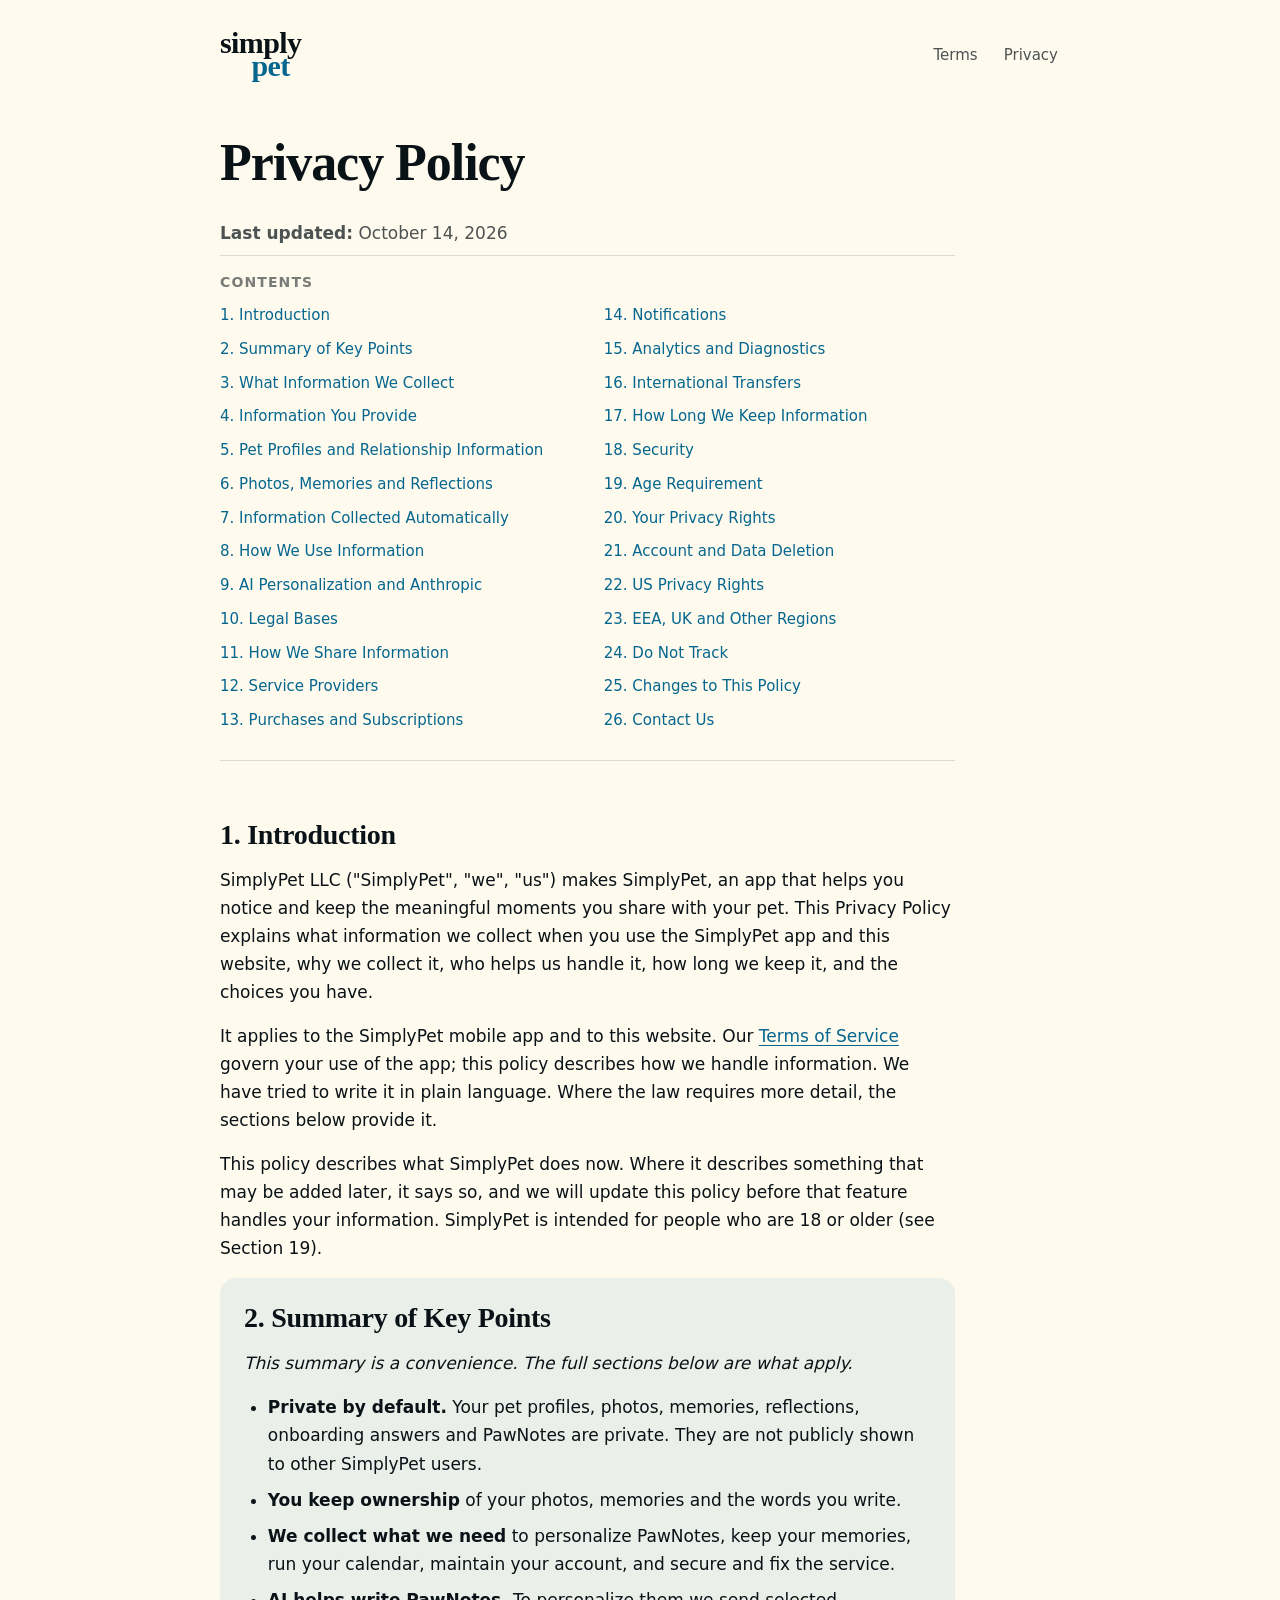
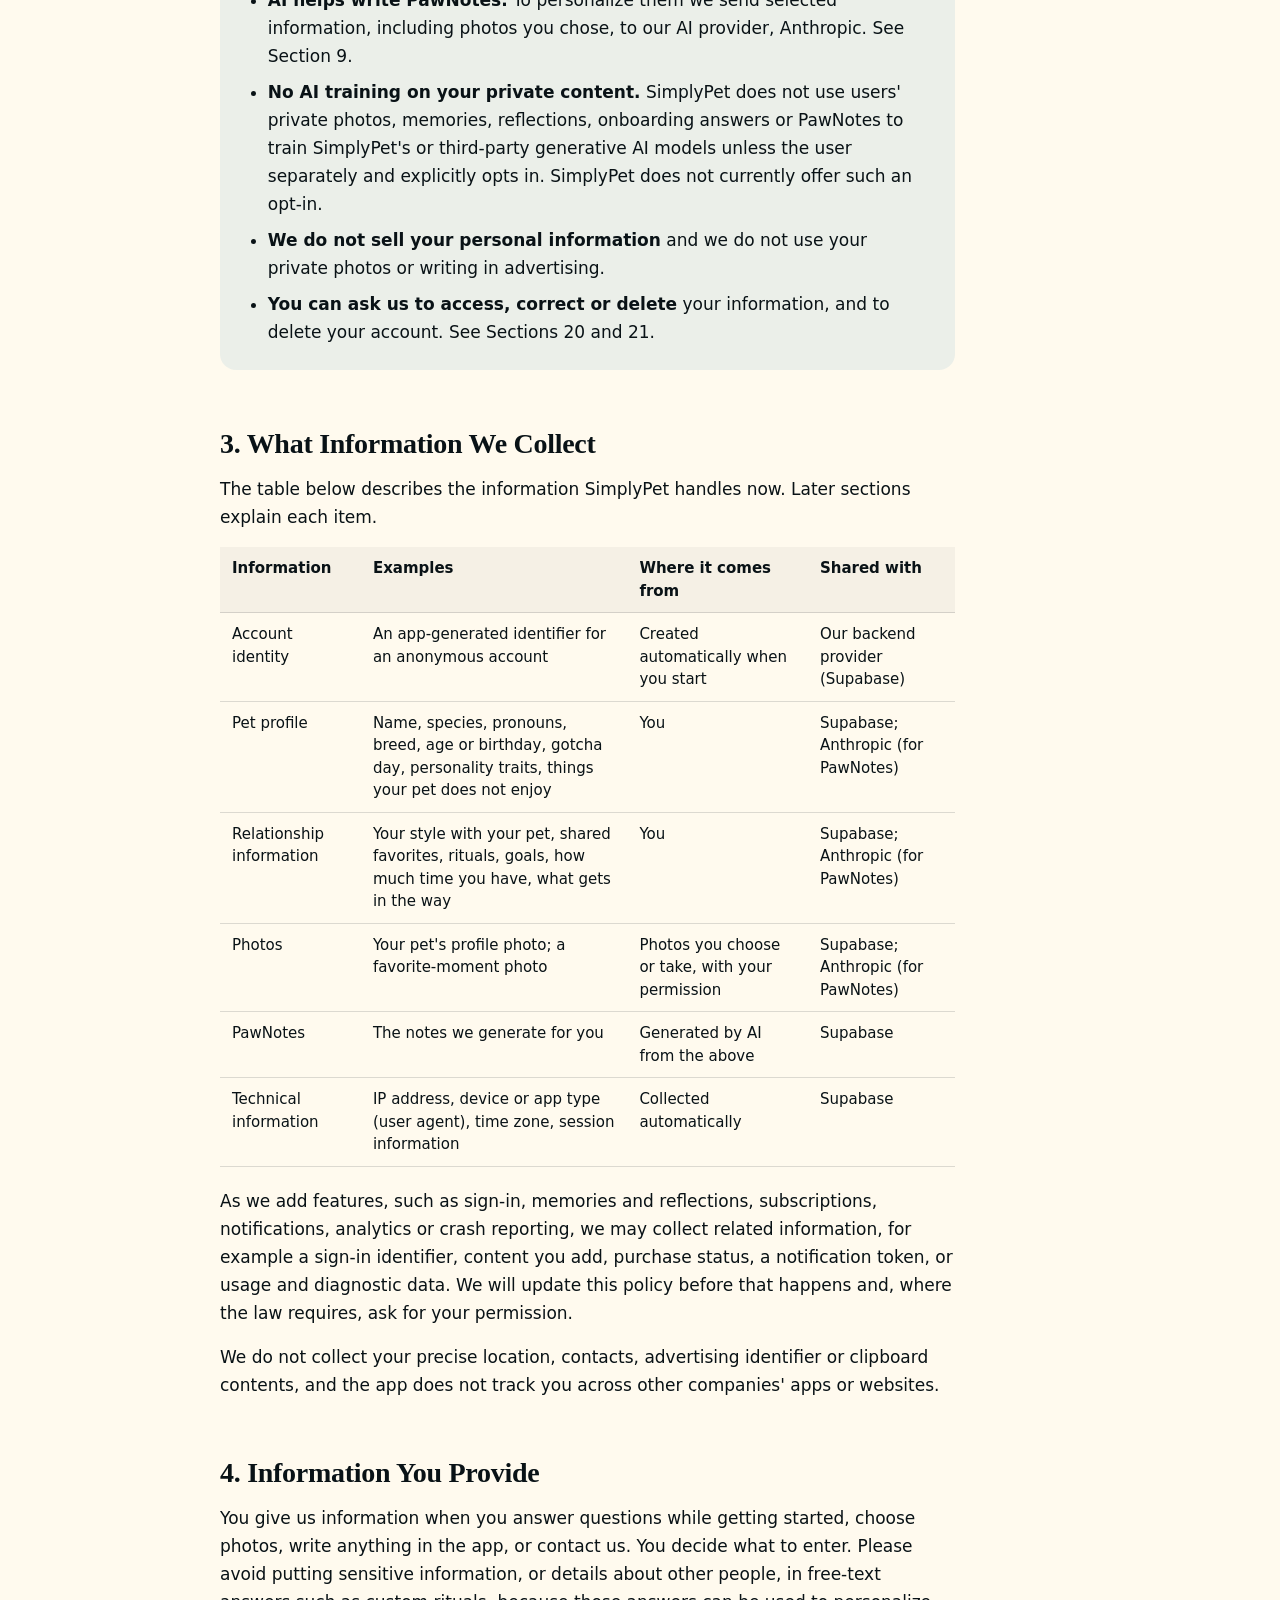
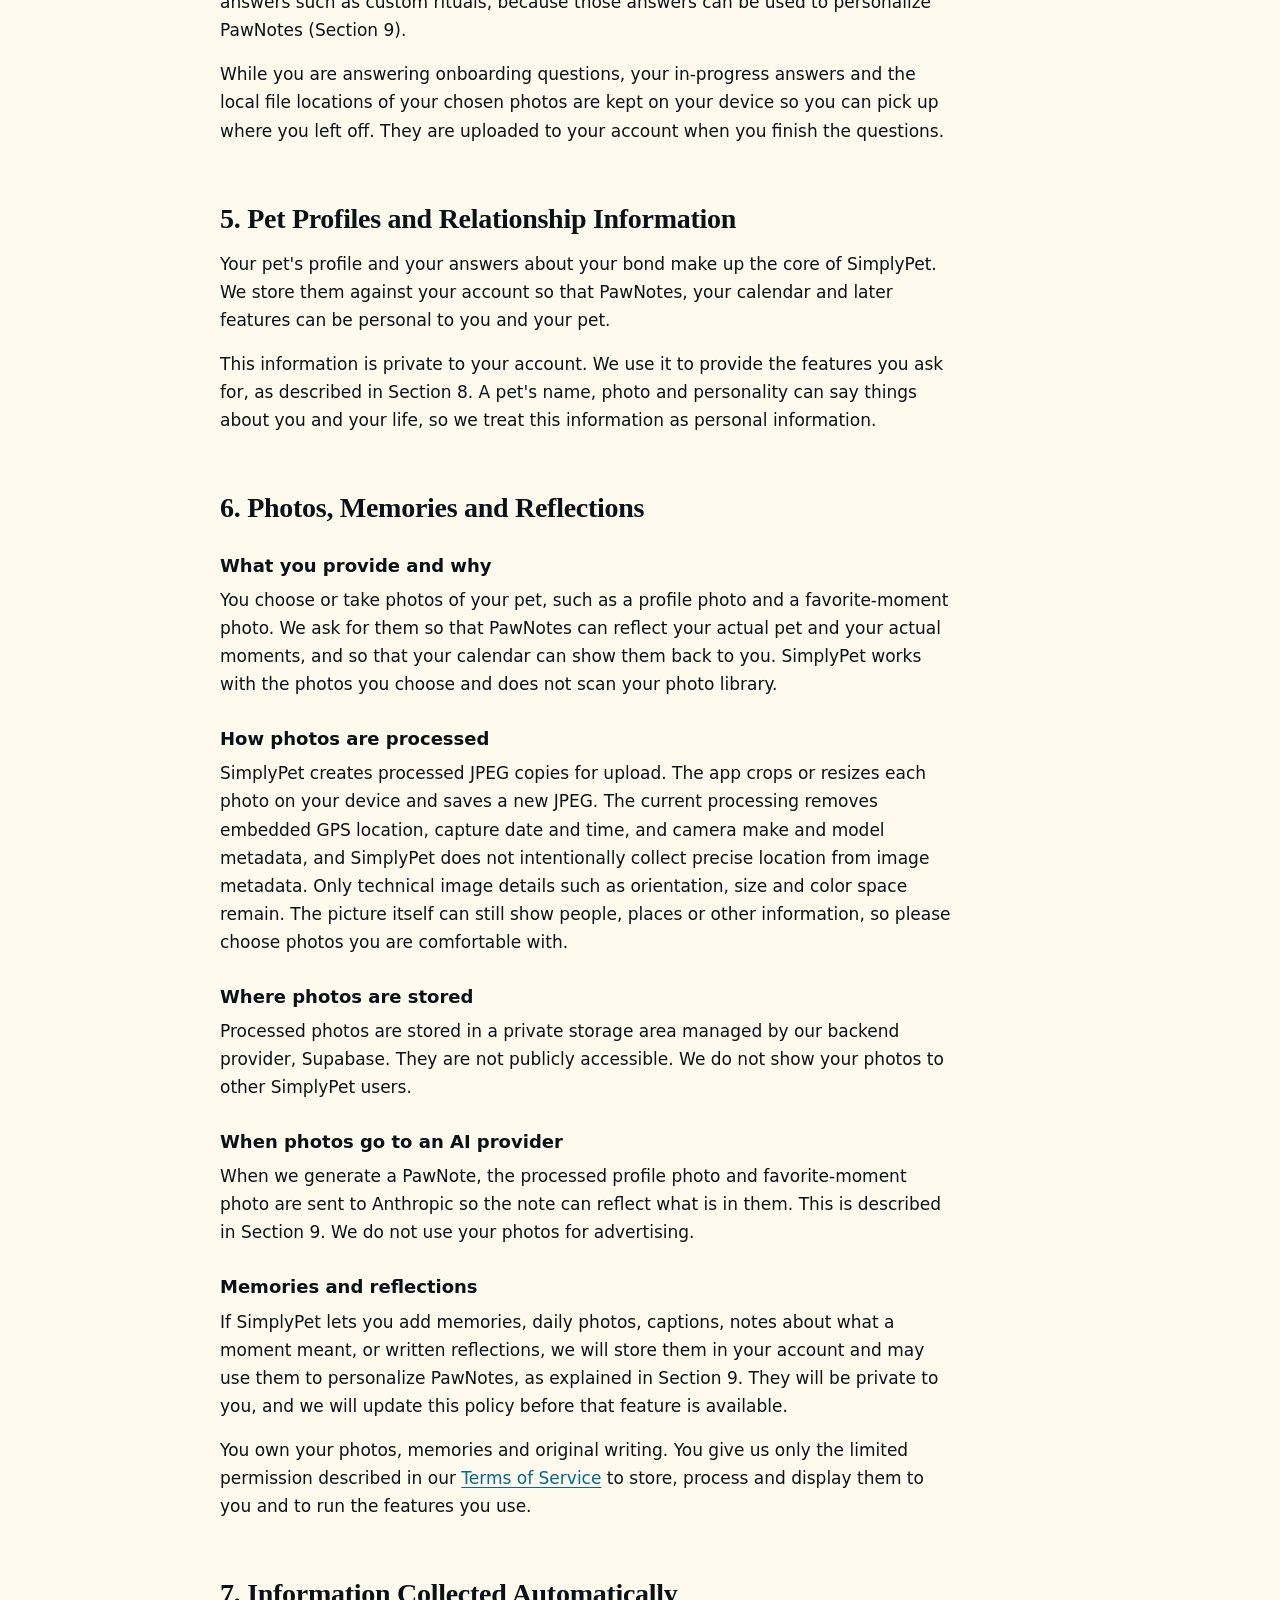
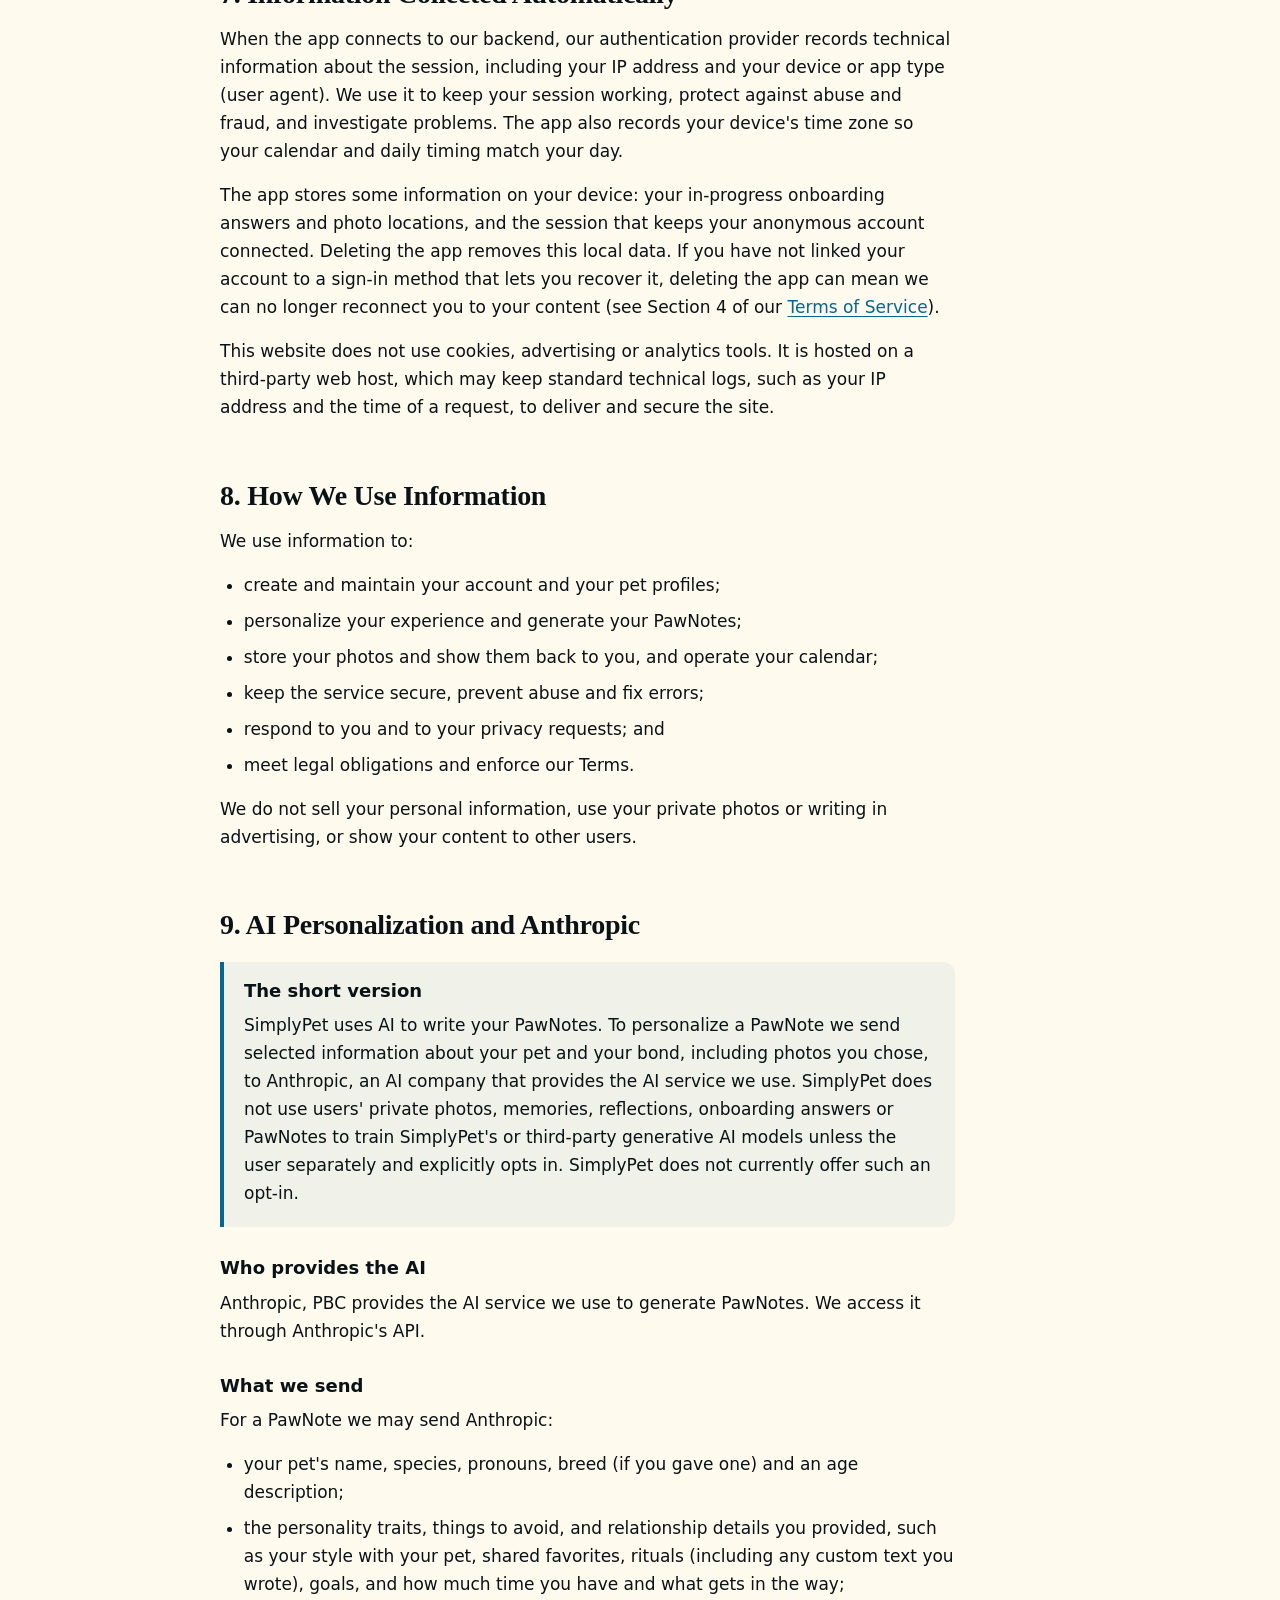
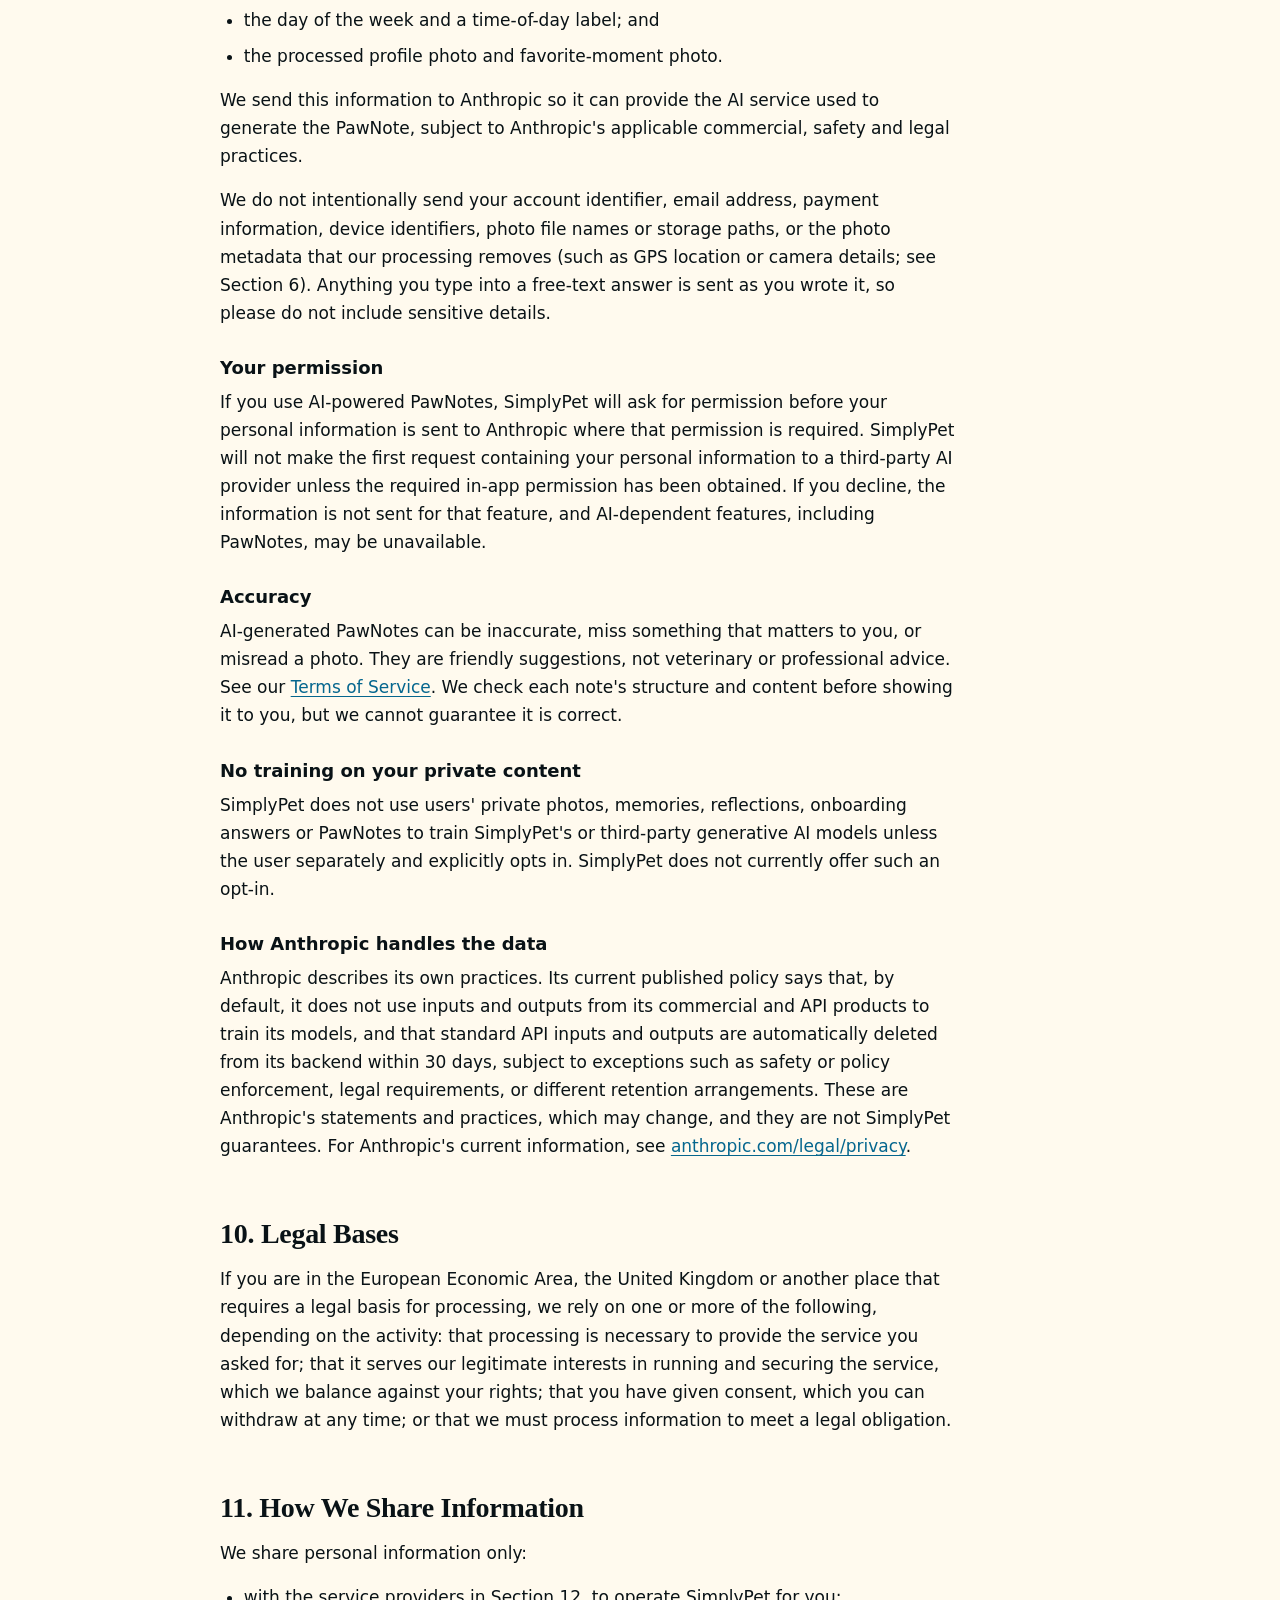
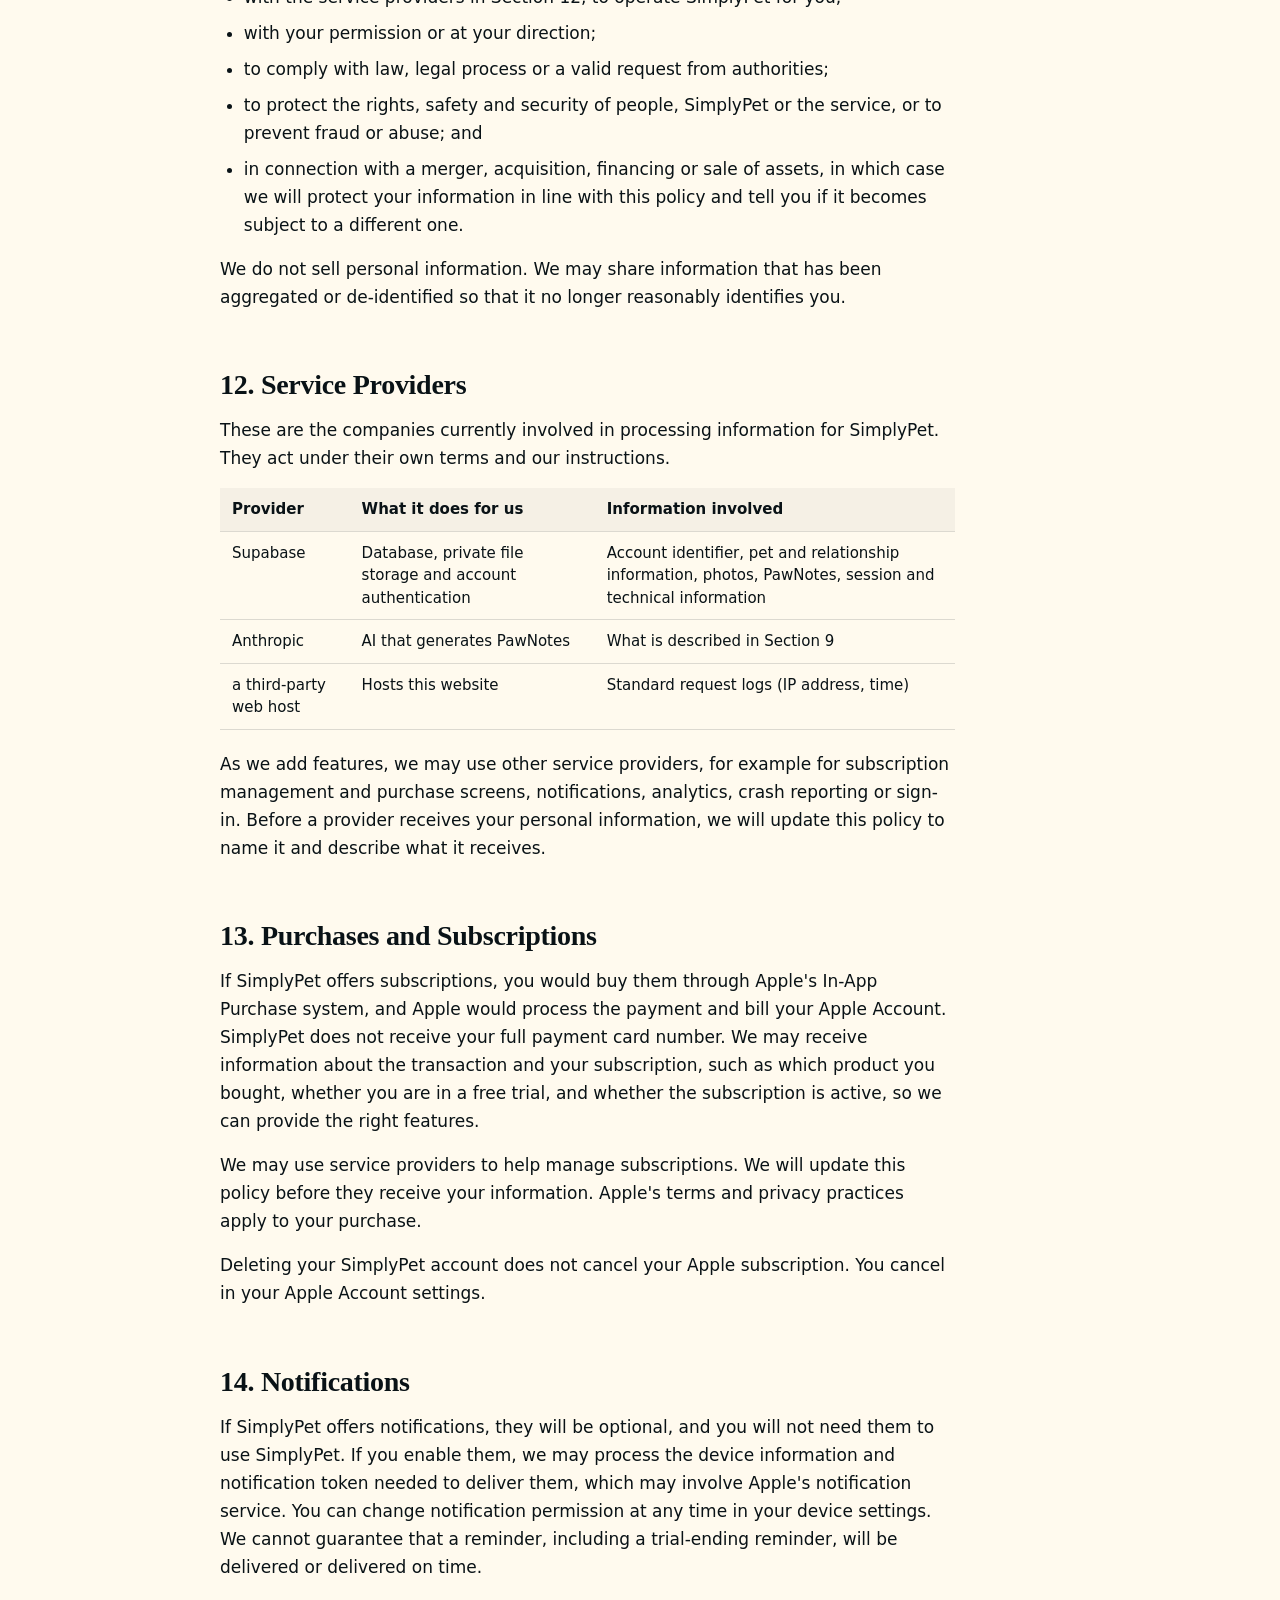
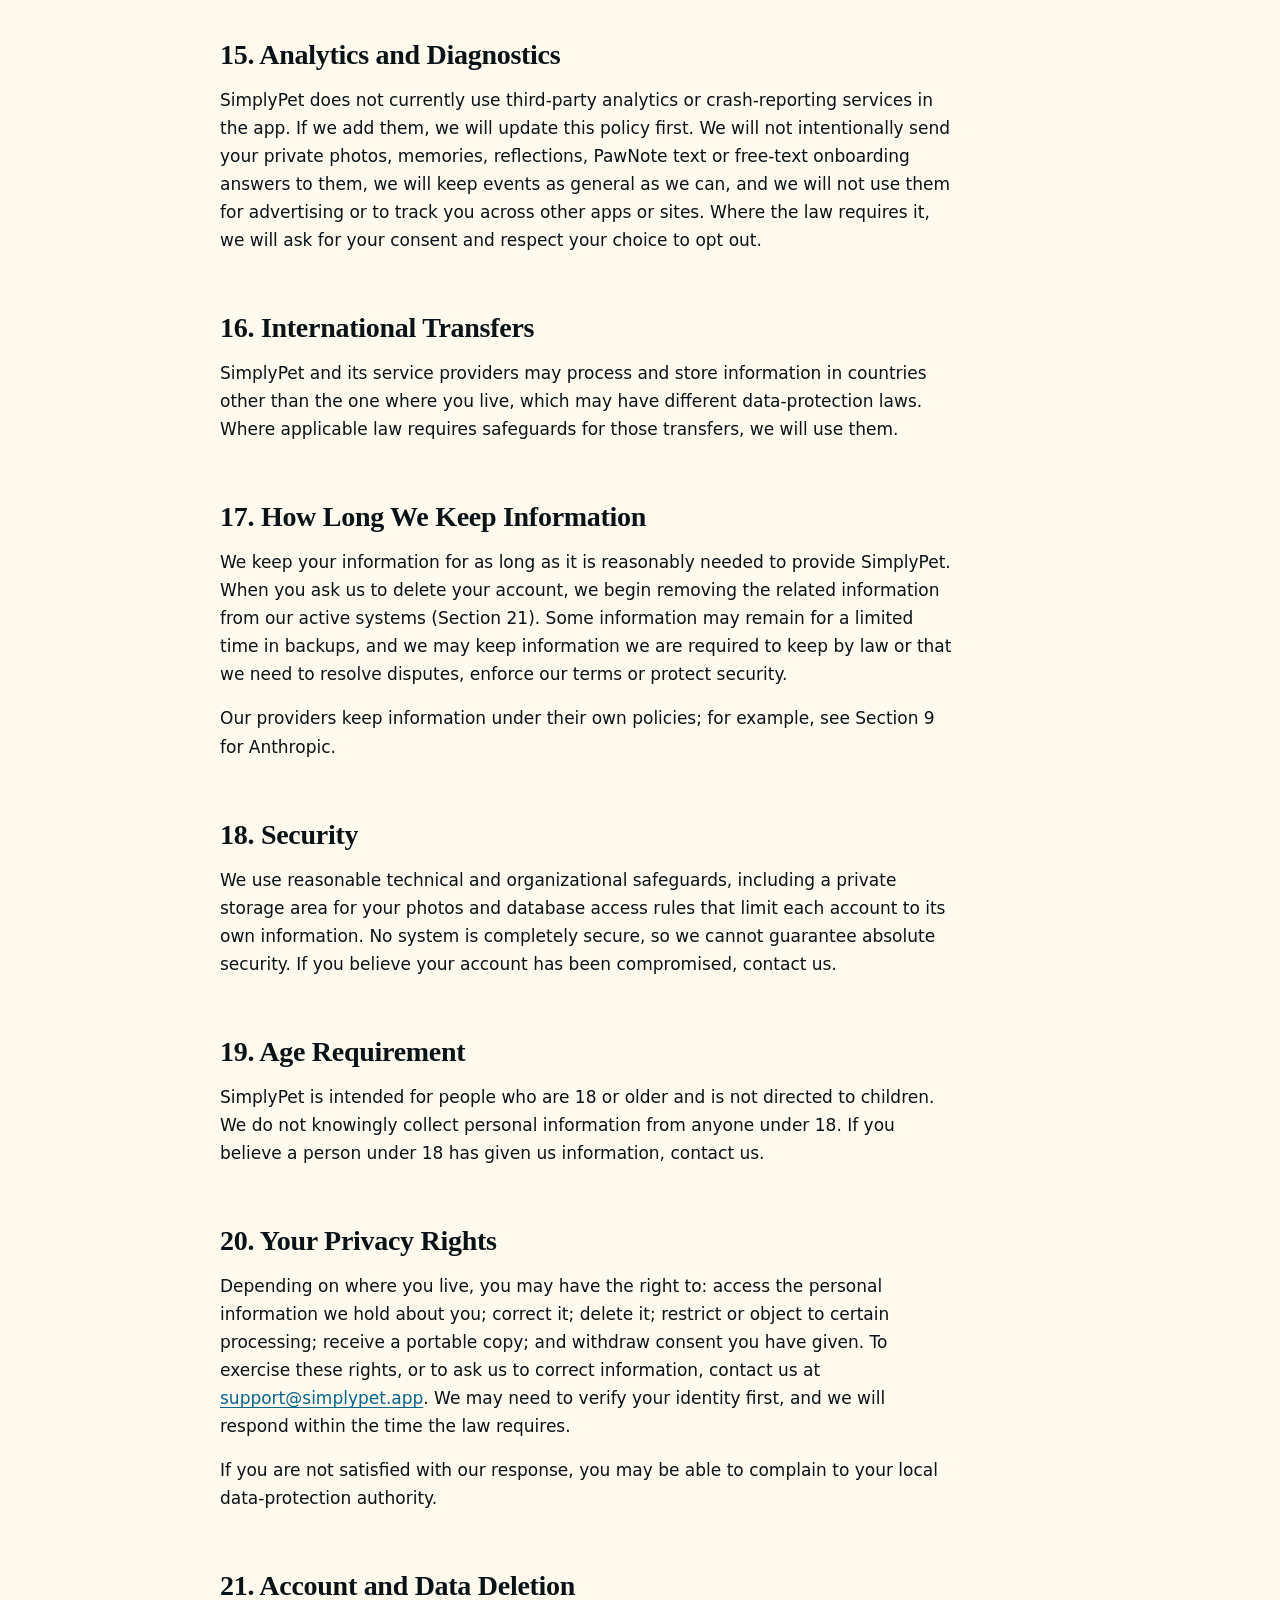
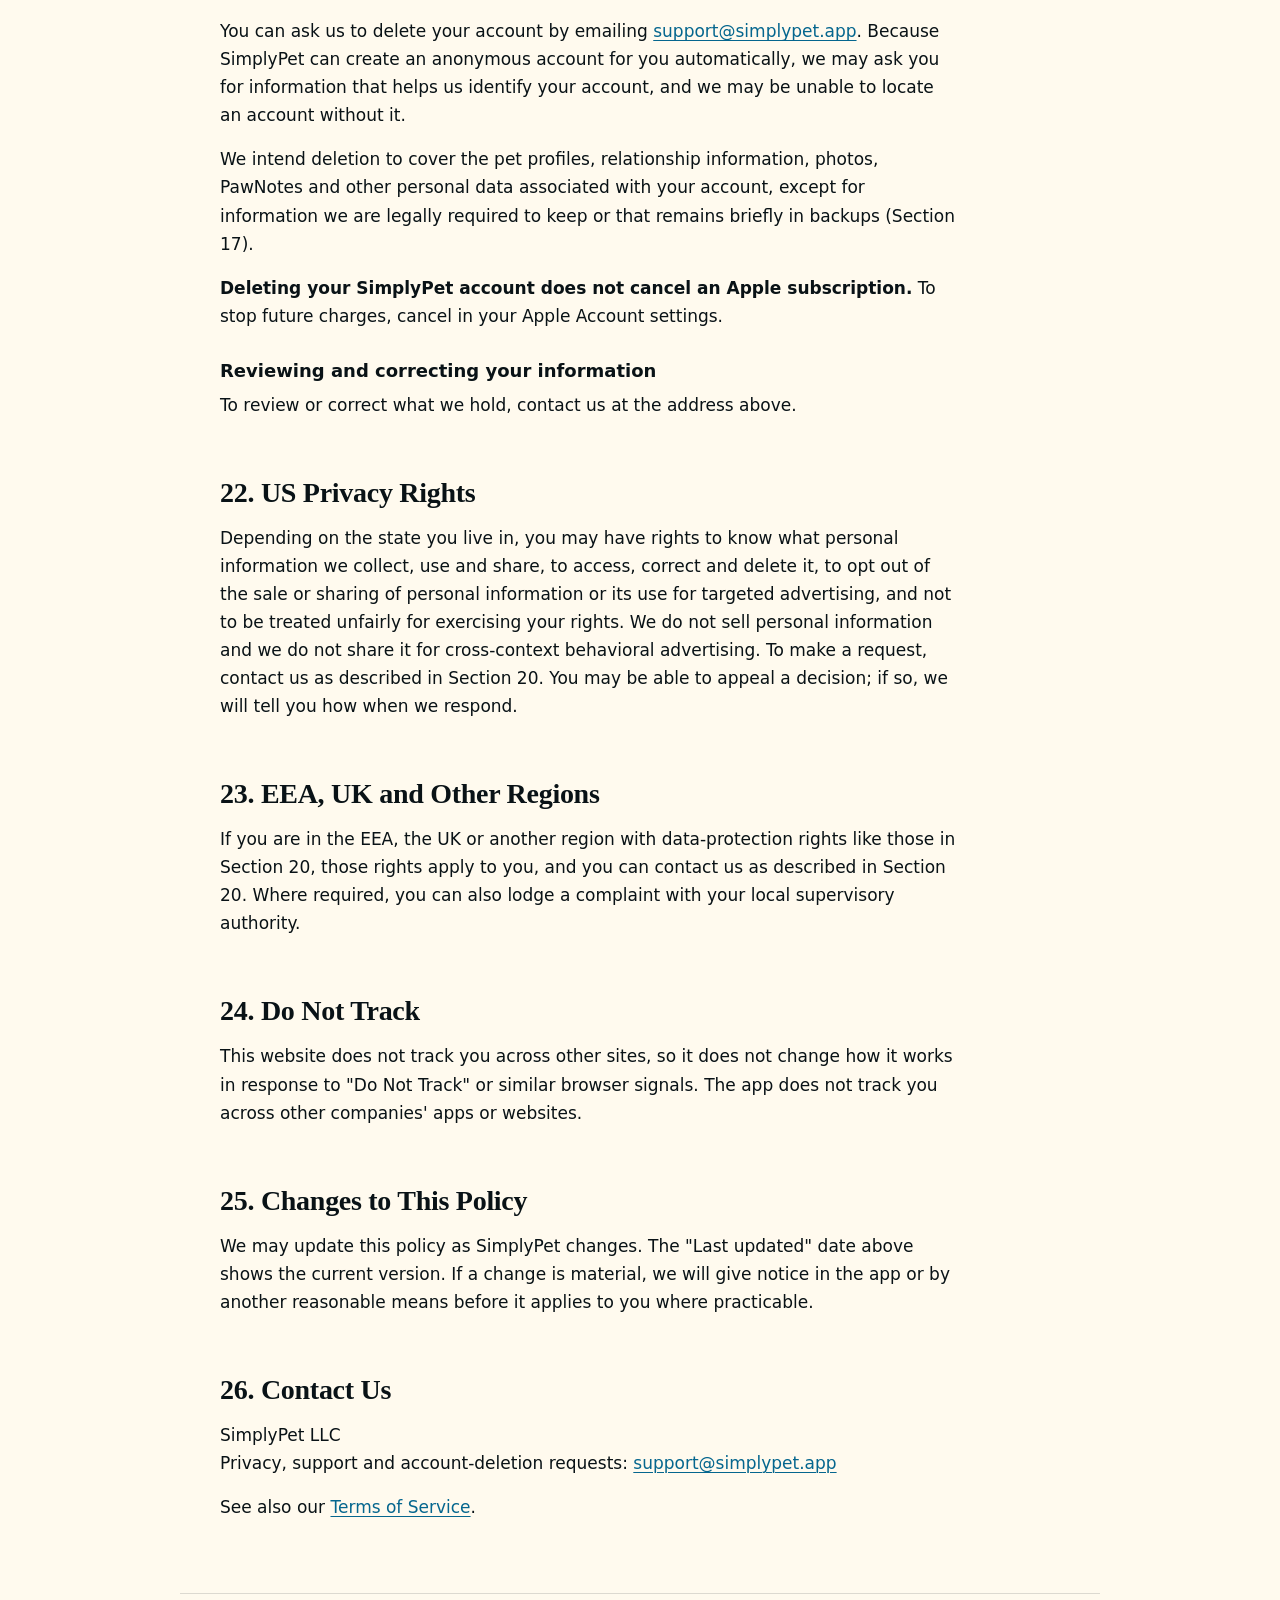
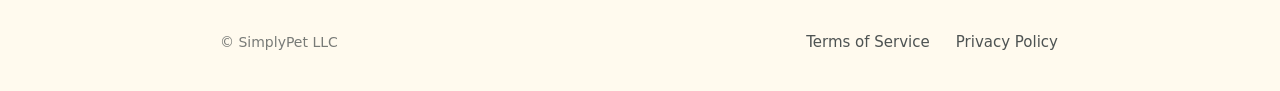
==== privacy.html @ 9ef7f545 "Publish SimplyPet Terms of Service and Privacy Policy Static HTML/CSS legal pages for GitHub Pages. " ====
<!doctype html>
<html lang="en">
<head>
<meta charset="utf-8">
<meta name="viewport" content="width=device-width, initial-scale=1">
<title>Privacy Policy · SimplyPet</title>
<meta name="description" content="What SimplyPet collects, why, who helps us run it, and the choices you have.">
<meta name="theme-color" content="#FFFAEE">
<link rel="canonical" href="https://simplypet.github.io/legal/privacy.html">
<link rel="icon" href="assets/favicon.png" type="image/png">
<link rel="stylesheet" href="assets/legal.css">

</head>
<body>
<a class="skip" href="#main">Skip to content</a>

<header class="site-header">
  <a class="wordmark" href="index.html" aria-label="SimplyPet home"><span class="w-simply">simply</span><span class="w-pet">pet</span></a>
  <nav aria-label="Legal"><a href="terms.html">Terms</a><a href="privacy.html">Privacy</a></nav>
</header>
<main id="main" class="legal" tabindex="-1">
  <h1>Privacy Policy</h1>
  <p class="stamp"><strong>Last updated:</strong> October 14, 2026</p>

  <nav class="toc" aria-labelledby="toc-title">
    <h2 id="toc-title" class="toc-title">Contents</h2>
    <ol>
<li><a href="#introduction">1. Introduction</a></li>
<li><a href="#summary-of-key-points">2. Summary of Key Points</a></li>
<li><a href="#what-information-we-collect">3. What Information We Collect</a></li>
<li><a href="#information-you-provide">4. Information You Provide</a></li>
<li><a href="#pet-profiles-and-relationship-information">5. Pet Profiles and Relationship Information</a></li>
<li><a href="#photos-memories-and-reflections">6. Photos, Memories and Reflections</a></li>
<li><a href="#information-collected-automatically">7. Information Collected Automatically</a></li>
<li><a href="#how-we-use-information">8. How We Use Information</a></li>
<li><a href="#ai-personalization-and-anthropic">9. AI Personalization and Anthropic</a></li>
<li><a href="#legal-bases">10. Legal Bases</a></li>
<li><a href="#how-we-share-information">11. How We Share Information</a></li>
<li><a href="#service-providers">12. Service Providers</a></li>
<li><a href="#purchases-and-subscriptions">13. Purchases and Subscriptions</a></li>
<li><a href="#notifications">14. Notifications</a></li>
<li><a href="#analytics-and-diagnostics">15. Analytics and Diagnostics</a></li>
<li><a href="#international-transfers">16. International Transfers</a></li>
<li><a href="#how-long-we-keep-information">17. How Long We Keep Information</a></li>
<li><a href="#security">18. Security</a></li>
<li><a href="#age-requirement">19. Age Requirement</a></li>
<li><a href="#your-privacy-rights">20. Your Privacy Rights</a></li>
<li><a href="#account-and-data-deletion">21. Account and Data Deletion</a></li>
<li><a href="#us-privacy-rights">22. US Privacy Rights</a></li>
<li><a href="#eea-uk-and-other-regions">23. EEA, UK and Other Regions</a></li>
<li><a href="#do-not-track">24. Do Not Track</a></li>
<li><a href="#changes-to-this-policy">25. Changes to This Policy</a></li>
<li><a href="#contact-us">26. Contact Us</a></li>
    </ol>
  </nav>
  <div class="prose">

<h2 id="introduction">1. Introduction</h2>
<p>SimplyPet LLC ("SimplyPet", "we", "us") makes SimplyPet, an app that helps you notice and keep the meaningful moments you share with your pet. This Privacy Policy explains what information we collect when you use the SimplyPet app and this website, why we collect it, who helps us handle it, how long we keep it, and the choices you have.</p>
<p>It applies to the SimplyPet mobile app and to this website. Our <a href="terms.html">Terms of Service</a> govern your use of the app; this policy describes how we handle information. We have tried to write it in plain language. Where the law requires more detail, the sections below provide it.</p>
<p>This policy describes what SimplyPet does now. Where it describes something that may be added later, it says so, and we will update this policy before that feature handles your information. SimplyPet is intended for people who are 18 or older (see Section 19).</p>

<section class="summary" aria-labelledby="summary-of-key-points">
<h2 id="summary-of-key-points">2. Summary of Key Points</h2>
<p><em>This summary is a convenience. The full sections below are what apply.</em></p>
<ul>
<li><strong>Private by default.</strong> Your pet profiles, photos, memories, reflections, onboarding answers and PawNotes are private. They are not publicly shown to other SimplyPet users.</li>
<li><strong>You keep ownership</strong> of your photos, memories and the words you write.</li>
<li><strong>We collect what we need</strong> to personalize PawNotes, keep your memories, run your calendar, maintain your account, and secure and fix the service.</li>
<li><strong>AI helps write PawNotes.</strong> To personalize them we send selected information, including photos you chose, to our AI provider, Anthropic. See Section 9.</li>
<li><strong>No AI training on your private content.</strong> SimplyPet does not use users' private photos, memories, reflections, onboarding answers or PawNotes to train SimplyPet's or third-party generative AI models unless the user separately and explicitly opts in. SimplyPet does not currently offer such an opt-in.</li>
<li><strong>We do not sell your personal information</strong> and we do not use your private photos or writing in advertising.</li>
<li><strong>You can ask us to access, correct or delete</strong> your information, and to delete your account. See Sections 20 and 21.</li>
</ul>
</section>

<h2 id="what-information-we-collect">3. What Information We Collect</h2>
<p>The table below describes the information SimplyPet handles now. Later sections explain each item.</p>
<div class="table-wrap" tabindex="0" role="region" aria-label="Overview of information we collect">
<table>
<thead><tr><th scope="col">Information</th><th scope="col">Examples</th><th scope="col">Where it comes from</th><th scope="col">Shared with</th></tr></thead>
<tbody>
<tr><td>Account identity</td><td>An app-generated identifier for an anonymous account</td><td>Created automatically when you start</td><td>Our backend provider (Supabase)</td></tr>
<tr><td>Pet profile</td><td>Name, species, pronouns, breed, age or birthday, gotcha day, personality traits, things your pet does not enjoy</td><td>You</td><td>Supabase; Anthropic (for PawNotes)</td></tr>
<tr><td>Relationship information</td><td>Your style with your pet, shared favorites, rituals, goals, how much time you have, what gets in the way</td><td>You</td><td>Supabase; Anthropic (for PawNotes)</td></tr>
<tr><td>Photos</td><td>Your pet's profile photo; a favorite-moment photo</td><td>Photos you choose or take, with your permission</td><td>Supabase; Anthropic (for PawNotes)</td></tr>
<tr><td>PawNotes</td><td>The notes we generate for you</td><td>Generated by AI from the above</td><td>Supabase</td></tr>
<tr><td>Technical information</td><td>IP address, device or app type (user agent), time zone, session information</td><td>Collected automatically</td><td>Supabase</td></tr>
</tbody>
</table>
</div>
<p>As we add features, such as sign-in, memories and reflections, subscriptions, notifications, analytics or crash reporting, we may collect related information, for example a sign-in identifier, content you add, purchase status, a notification token, or usage and diagnostic data. We will update this policy before that happens and, where the law requires, ask for your permission.</p>
<p>We do not collect your precise location, contacts, advertising identifier or clipboard contents, and the app does not track you across other companies' apps or websites.</p>

<h2 id="information-you-provide">4. Information You Provide</h2>
<p>You give us information when you answer questions while getting started, choose photos, write anything in the app, or contact us. You decide what to enter. Please avoid putting sensitive information, or details about other people, in free-text answers such as custom rituals, because those answers can be used to personalize PawNotes (Section 9).</p>
<p>While you are answering onboarding questions, your in-progress answers and the local file locations of your chosen photos are kept on your device so you can pick up where you left off. They are uploaded to your account when you finish the questions.</p>

<h2 id="pet-profiles-and-relationship-information">5. Pet Profiles and Relationship Information</h2>
<p>Your pet's profile and your answers about your bond make up the core of SimplyPet. We store them against your account so that PawNotes, your calendar and later features can be personal to you and your pet.</p>
<p>This information is private to your account. We use it to provide the features you ask for, as described in Section 8. A pet's name, photo and personality can say things about you and your life, so we treat this information as personal information.</p>

<h2 id="photos-memories-and-reflections">6. Photos, Memories and Reflections</h2>
<h3>What you provide and why</h3>
<p>You choose or take photos of your pet, such as a profile photo and a favorite-moment photo. We ask for them so that PawNotes can reflect your actual pet and your actual moments, and so that your calendar can show them back to you. SimplyPet works with the photos you choose and does not scan your photo library.</p>
<h3>How photos are processed</h3>
<p>SimplyPet creates processed JPEG copies for upload. The app crops or resizes each photo on your device and saves a new JPEG. The current processing removes embedded GPS location, capture date and time, and camera make and model metadata, and SimplyPet does not intentionally collect precise location from image metadata. Only technical image details such as orientation, size and color space remain. The picture itself can still show people, places or other information, so please choose photos you are comfortable with.</p>
<h3>Where photos are stored</h3>
<p>Processed photos are stored in a private storage area managed by our backend provider, Supabase. They are not publicly accessible. We do not show your photos to other SimplyPet users.</p>
<h3>When photos go to an AI provider</h3>
<p>When we generate a PawNote, the processed profile photo and favorite-moment photo are sent to Anthropic so the note can reflect what is in them. This is described in Section 9. We do not use your photos for advertising.</p>
<h3>Memories and reflections</h3>
<p>If SimplyPet lets you add memories, daily photos, captions, notes about what a moment meant, or written reflections, we will store them in your account and may use them to personalize PawNotes, as explained in Section 9. They will be private to you, and we will update this policy before that feature is available.</p>
<p>You own your photos, memories and original writing. You give us only the limited permission described in our <a href="terms.html">Terms of Service</a> to store, process and display them to you and to run the features you use.</p>

<h2 id="information-collected-automatically">7. Information Collected Automatically</h2>
<p>When the app connects to our backend, our authentication provider records technical information about the session, including your IP address and your device or app type (user agent). We use it to keep your session working, protect against abuse and fraud, and investigate problems. The app also records your device's time zone so your calendar and daily timing match your day.</p>
<p>The app stores some information on your device: your in-progress onboarding answers and photo locations, and the session that keeps your anonymous account connected. Deleting the app removes this local data. If you have not linked your account to a sign-in method that lets you recover it, deleting the app can mean we can no longer reconnect you to your content (see Section 4 of our <a href="terms.html">Terms of Service</a>).</p>
<p>This website does not use cookies, advertising or analytics tools. It is hosted on a third-party web host, which may keep standard technical logs, such as your IP address and the time of a request, to deliver and secure the site.</p>

<h2 id="how-we-use-information">8. How We Use Information</h2>
<p>We use information to:</p>
<ul>
<li>create and maintain your account and your pet profiles;</li>
<li>personalize your experience and generate your PawNotes;</li>
<li>store your photos and show them back to you, and operate your calendar;</li>
<li>keep the service secure, prevent abuse and fix errors;</li>
<li>respond to you and to your privacy requests; and</li>
<li>meet legal obligations and enforce our Terms.</li>
</ul>
<p>We do not sell your personal information, use your private photos or writing in advertising, or show your content to other users.</p>

<h2 id="ai-personalization-and-anthropic">9. AI Personalization and Anthropic</h2>
<div class="callout">
<h3>The short version</h3>
<p>SimplyPet uses AI to write your PawNotes. To personalize a PawNote we send selected information about your pet and your bond, including photos you chose, to Anthropic, an AI company that provides the AI service we use. SimplyPet does not use users' private photos, memories, reflections, onboarding answers or PawNotes to train SimplyPet's or third-party generative AI models unless the user separately and explicitly opts in. SimplyPet does not currently offer such an opt-in.</p>
</div>
<h3>Who provides the AI</h3>
<p>Anthropic, PBC provides the AI service we use to generate PawNotes. We access it through Anthropic's API.</p>
<h3>What we send</h3>
<p>For a PawNote we may send Anthropic:</p>
<ul>
<li>your pet's name, species, pronouns, breed (if you gave one) and an age description;</li>
<li>the personality traits, things to avoid, and relationship details you provided, such as your style with your pet, shared favorites, rituals (including any custom text you wrote), goals, and how much time you have and what gets in the way;</li>
<li>the day of the week and a time-of-day label; and</li>
<li>the processed profile photo and favorite-moment photo.</li>
</ul>
<p>We send this information to Anthropic so it can provide the AI service used to generate the PawNote, subject to Anthropic's applicable commercial, safety and legal practices.</p>
<p>We do not intentionally send your account identifier, email address, payment information, device identifiers, photo file names or storage paths, or the photo metadata that our processing removes (such as GPS location or camera details; see Section 6). Anything you type into a free-text answer is sent as you wrote it, so please do not include sensitive details.</p>
<h3>Your permission</h3>
<p>If you use AI-powered PawNotes, SimplyPet will ask for permission before your personal information is sent to Anthropic where that permission is required. SimplyPet will not make the first request containing your personal information to a third-party AI provider unless the required in-app permission has been obtained. If you decline, the information is not sent for that feature, and AI-dependent features, including PawNotes, may be unavailable.</p>
<h3>Accuracy</h3>
<p>AI-generated PawNotes can be inaccurate, miss something that matters to you, or misread a photo. They are friendly suggestions, not veterinary or professional advice. See our <a href="terms.html">Terms of Service</a>. We check each note's structure and content before showing it to you, but we cannot guarantee it is correct.</p>
<h3>No training on your private content</h3>
<p>SimplyPet does not use users' private photos, memories, reflections, onboarding answers or PawNotes to train SimplyPet's or third-party generative AI models unless the user separately and explicitly opts in. SimplyPet does not currently offer such an opt-in.</p>
<h3>How Anthropic handles the data</h3>
<p>Anthropic describes its own practices. Its current published policy says that, by default, it does not use inputs and outputs from its commercial and API products to train its models, and that standard API inputs and outputs are automatically deleted from its backend within 30 days, subject to exceptions such as safety or policy enforcement, legal requirements, or different retention arrangements. These are Anthropic's statements and practices, which may change, and they are not SimplyPet guarantees. For Anthropic's current information, see <a href="https://www.anthropic.com/legal/privacy">anthropic.com/legal/privacy</a>.</p>

<h2 id="legal-bases">10. Legal Bases</h2>
<p>If you are in the European Economic Area, the United Kingdom or another place that requires a legal basis for processing, we rely on one or more of the following, depending on the activity: that processing is necessary to provide the service you asked for; that it serves our legitimate interests in running and securing the service, which we balance against your rights; that you have given consent, which you can withdraw at any time; or that we must process information to meet a legal obligation.</p>


<h2 id="how-we-share-information">11. How We Share Information</h2>
<p>We share personal information only:</p>
<ul>
<li>with the service providers in Section 12, to operate SimplyPet for you;</li>
<li>with your permission or at your direction;</li>
<li>to comply with law, legal process or a valid request from authorities;</li>
<li>to protect the rights, safety and security of people, SimplyPet or the service, or to prevent fraud or abuse; and</li>
<li>in connection with a merger, acquisition, financing or sale of assets, in which case we will protect your information in line with this policy and tell you if it becomes subject to a different one.</li>
</ul>
<p>We do not sell personal information. We may share information that has been aggregated or de-identified so that it no longer reasonably identifies you.</p>

<h2 id="service-providers">12. Service Providers</h2>
<p>These are the companies currently involved in processing information for SimplyPet. They act under their own terms and our instructions.</p>
<div class="table-wrap" tabindex="0" role="region" aria-label="Service providers">
<table>
<thead><tr><th scope="col">Provider</th><th scope="col">What it does for us</th><th scope="col">Information involved</th></tr></thead>
<tbody>
<tr><td>Supabase</td><td>Database, private file storage and account authentication</td><td>Account identifier, pet and relationship information, photos, PawNotes, session and technical information</td></tr>
<tr><td>Anthropic</td><td>AI that generates PawNotes</td><td>What is described in Section 9</td></tr>
<tr><td>a third-party web host</td><td>Hosts this website</td><td>Standard request logs (IP address, time)</td></tr>
</tbody>
</table>
</div>
<p>As we add features, we may use other service providers, for example for subscription management and purchase screens, notifications, analytics, crash reporting or sign-in. Before a provider receives your personal information, we will update this policy to name it and describe what it receives.</p>

<h2 id="purchases-and-subscriptions">13. Purchases and Subscriptions</h2>
<p>If SimplyPet offers subscriptions, you would buy them through Apple's In-App Purchase system, and Apple would process the payment and bill your Apple Account. SimplyPet does not receive your full payment card number. We may receive information about the transaction and your subscription, such as which product you bought, whether you are in a free trial, and whether the subscription is active, so we can provide the right features.</p>
<p>We may use service providers to help manage subscriptions. We will update this policy before they receive your information. Apple's terms and privacy practices apply to your purchase.</p>
<p>Deleting your SimplyPet account does not cancel your Apple subscription. You cancel in your Apple Account settings.</p>

<h2 id="notifications">14. Notifications</h2>
<p>If SimplyPet offers notifications, they will be optional, and you will not need them to use SimplyPet. If you enable them, we may process the device information and notification token needed to deliver them, which may involve Apple's notification service. You can change notification permission at any time in your device settings. We cannot guarantee that a reminder, including a trial-ending reminder, will be delivered or delivered on time.</p>

<h2 id="analytics-and-diagnostics">15. Analytics and Diagnostics</h2>
<p>SimplyPet does not currently use third-party analytics or crash-reporting services in the app. If we add them, we will update this policy first. We will not intentionally send your private photos, memories, reflections, PawNote text or free-text onboarding answers to them, we will keep events as general as we can, and we will not use them for advertising or to track you across other apps or sites. Where the law requires it, we will ask for your consent and respect your choice to opt out.</p>

<h2 id="international-transfers">16. International Transfers</h2>
<p>SimplyPet and its service providers may process and store information in countries other than the one where you live, which may have different data-protection laws. Where applicable law requires safeguards for those transfers, we will use them.</p>


<h2 id="how-long-we-keep-information">17. How Long We Keep Information</h2>
<p>We keep your information for as long as it is reasonably needed to provide SimplyPet. When you ask us to delete your account, we begin removing the related information from our active systems (Section 21). Some information may remain for a limited time in backups, and we may keep information we are required to keep by law or that we need to resolve disputes, enforce our terms or protect security.</p>
<p>Our providers keep information under their own policies; for example, see Section 9 for Anthropic.</p>


<h2 id="security">18. Security</h2>
<p>We use reasonable technical and organizational safeguards, including a private storage area for your photos and database access rules that limit each account to its own information. No system is completely secure, so we cannot guarantee absolute security. If you believe your account has been compromised, contact us.</p>

<h2 id="age-requirement">19. Age Requirement</h2>
<p>SimplyPet is intended for people who are 18 or older and is not directed to children. We do not knowingly collect personal information from anyone under 18. If you believe a person under 18 has given us information, contact us.</p>

<h2 id="your-privacy-rights">20. Your Privacy Rights</h2>
<p>Depending on where you live, you may have the right to: access the personal information we hold about you; correct it; delete it; restrict or object to certain processing; receive a portable copy; and withdraw consent you have given. To exercise these rights, or to ask us to correct information, contact us at <a href="mailto:support@simplypet.app">support@simplypet.app</a>. We may need to verify your identity first, and we will respond within the time the law requires.</p>
<p>If you are not satisfied with our response, you may be able to complain to your local data-protection authority.</p>

<h2 id="account-and-data-deletion">21. Account and Data Deletion</h2>
<p>You can ask us to delete your account by emailing <a href="mailto:support@simplypet.app">support@simplypet.app</a>. Because SimplyPet can create an anonymous account for you automatically, we may ask you for information that helps us identify your account, and we may be unable to locate an account without it.</p>
<p>We intend deletion to cover the pet profiles, relationship information, photos, PawNotes and other personal data associated with your account, except for information we are legally required to keep or that remains briefly in backups (Section 17).</p>
<p><strong>Deleting your SimplyPet account does not cancel an Apple subscription.</strong> To stop future charges, cancel in your Apple Account settings.</p>
<h3>Reviewing and correcting your information</h3>
<p>To review or correct what we hold, contact us at the address above.</p>

<h2 id="us-privacy-rights">22. US Privacy Rights</h2>
<p>Depending on the state you live in, you may have rights to know what personal information we collect, use and share, to access, correct and delete it, to opt out of the sale or sharing of personal information or its use for targeted advertising, and not to be treated unfairly for exercising your rights. We do not sell personal information and we do not share it for cross-context behavioral advertising. To make a request, contact us as described in Section 20. You may be able to appeal a decision; if so, we will tell you how when we respond.</p>


<h2 id="eea-uk-and-other-regions">23. EEA, UK and Other Regions</h2>
<p>If you are in the EEA, the UK or another region with data-protection rights like those in Section 20, those rights apply to you, and you can contact us as described in Section 20. Where required, you can also lodge a complaint with your local supervisory authority.</p>


<h2 id="do-not-track">24. Do Not Track</h2>
<p>This website does not track you across other sites, so it does not change how it works in response to "Do Not Track" or similar browser signals. The app does not track you across other companies' apps or websites.</p>

<h2 id="changes-to-this-policy">25. Changes to This Policy</h2>
<p>We may update this policy as SimplyPet changes. The "Last updated" date above shows the current version. If a change is material, we will give notice in the app or by another reasonable means before it applies to you where practicable.</p>

<h2 id="contact-us">26. Contact Us</h2>
<p>SimplyPet LLC<br>
Privacy, support and account-deletion requests: <a href="mailto:support@simplypet.app">support@simplypet.app</a></p>
<p>See also our <a href="terms.html">Terms of Service</a>.</p>

  </div>
</main>

<footer class="site-footer">
  <p>&copy; SimplyPet LLC</p>
  <nav aria-label="Footer"><a href="terms.html">Terms of Service</a><a href="privacy.html">Privacy Policy</a></nav>
</footer>
</body>
</html>
---- assets/legal.css ----
:root {
  --cream: #FFFAEE;
  --ink: #091216;
  --ink-soft: rgba(9, 18, 22, 0.72);
  --ink-faint: rgba(9, 18, 22, 0.55);
  --blue: #05668E;
  --blue-pale: #A5CAD5;
  --rule: rgba(9, 18, 22, 0.14);
  --serif: ui-serif, "New York", "Iowan Old Style", "Palatino Linotype", Georgia, serif;
  --sans: system-ui, -apple-system, "Segoe UI", Roboto, sans-serif;
  --gutter: clamp(20px, 5vw, 40px);
}
*, *::before, *::after { box-sizing: border-box; }
html { -webkit-text-size-adjust: 100%; text-size-adjust: 100%; scroll-padding-top: 24px; }
body { margin: 0; background: var(--cream); color: var(--ink); font: 17px/1.65 var(--sans); }
a { color: var(--blue); text-underline-offset: 0.18em; text-decoration-thickness: 1px; }
a:hover { text-decoration-thickness: 2px; }
:focus-visible { outline: 3px solid var(--blue); outline-offset: 3px; border-radius: 3px; }
main:focus { outline: none; }

.skip { position: absolute; left: var(--gutter); top: -80px; background: var(--ink); color: var(--cream); padding: 10px 16px; border-radius: 8px; z-index: 10; }
.skip:focus { top: 12px; }

.site-header, .site-footer { max-width: 920px; margin: 0 auto; padding: 28px var(--gutter); display: flex; justify-content: space-between; align-items: center; gap: 16px; flex-wrap: wrap; }
.site-header nav, .site-footer nav { display: flex; gap: 22px; font-size: 15px; }
.site-header nav a, .site-footer nav a { color: var(--ink-soft); text-decoration: none; padding: 8px 2px; }
.site-header nav a:hover, .site-footer nav a:hover { color: var(--blue); text-decoration: underline; }
.site-footer { border-top: 1px solid var(--rule); margin-top: 72px; color: var(--ink-faint); font-size: 14px; }
.site-footer p { margin: 0; }

/* Text-built wordmark: "simply" over a lowered, indented "pet". */
.wordmark { display: inline-flex; flex-direction: column; font: 700 30px/1.02 var(--serif); letter-spacing: -0.02em; color: var(--ink); text-decoration: none; }
.wordmark .w-pet { margin-top: -0.24em; margin-left: 1.05em; color: var(--blue); }

.legal, .home { max-width: 920px; margin: 0 auto; padding: 24px var(--gutter) 0; }
.legal h1, .home-title { font: 700 clamp(34px, 6vw, 52px)/1.1 var(--serif); letter-spacing: -0.02em; margin: 0 0 28px; }
.prose, .toc { max-width: 68ch; }
.prose h2 { font: 700 clamp(22px, 3.4vw, 28px)/1.25 var(--serif); letter-spacing: -0.01em; margin: 56px 0 14px; }
.prose h3 { font: 700 18px/1.4 var(--sans); margin: 28px 0 8px; }
.prose p, .prose ul, .prose ol { margin: 0 0 16px; }
.prose ul, .prose ol { padding-left: 1.4em; }
.prose li { margin-bottom: 8px; }
.prose .num { font-weight: 600; color: var(--ink-soft); margin-right: 0.45em; font-variant-numeric: tabular-nums; }
.prose strong { font-weight: 650; }
.stamp { color: var(--ink-soft); margin: 0 0 8px; }

.summary { background: rgba(165, 202, 213, 0.22); border-radius: 16px; padding: 22px 24px 8px; margin: 8px 0 24px; }
.summary h2 { margin-top: 0; }
.callout { border-left: 4px solid var(--blue); background: rgba(5, 102, 142, 0.06); padding: 16px 20px 4px; border-radius: 0 12px 12px 0; margin: 20px 0 24px; }
.callout h3 { margin-top: 0; }

.toc { border-top: 1px solid var(--rule); border-bottom: 1px solid var(--rule); padding: 18px 0; margin-bottom: 8px; }
.toc-title { font: 700 14px/1.2 var(--sans); letter-spacing: 0.08em; text-transform: uppercase; color: var(--ink-faint); margin: 0 0 12px; }
.toc ol { margin: 0; padding-left: 0; list-style: none; columns: 2 280px; column-gap: 32px; font-size: 15px; line-height: 1.45; }
.toc li { margin: 0 0 8px; break-inside: avoid; }
.toc a { text-decoration: none; display: inline-block; padding: 2px 0; }
.toc a:hover { text-decoration: underline; }

.table-wrap { overflow-x: auto; margin: 0 0 20px; -webkit-overflow-scrolling: touch; }
table { border-collapse: collapse; width: 100%; min-width: 560px; font-size: 15px; line-height: 1.5; }
caption { text-align: left; font-weight: 600; padding-bottom: 8px; }
th, td { text-align: left; vertical-align: top; padding: 10px 12px; border-bottom: 1px solid var(--rule); }
th { font-weight: 650; background: rgba(9, 18, 22, 0.04); }

.home { padding-top: 56px; }
.lede { font: 400 clamp(19px, 2.6vw, 22px)/1.6 var(--serif); max-width: 36em; color: var(--ink-soft); }
.home-links { margin-top: 36px; }

/* Preview-only markers (never present in the release build). */
.preview-banner { margin: 0; background: #fff3c4; color: #5a4600; text-align: center; font-size: 14px; padding: 8px var(--gutter); }
.pending { background: #fff3c4; color: #5a4600; border-radius: 4px; padding: 0 4px; font-size: 0.9em; }
.planned { outline: 2px dashed #c79a00; outline-offset: 4px; position: relative; }
.planned::before { content: attr(data-planned); display: block; font: 600 12px/1.4 var(--sans); color: #5a4600; background: #fff3c4; border-radius: 4px; padding: 2px 8px; margin: 0 0 6px; width: fit-content; }
span.planned::before { display: inline; margin: 0 6px 0 0; }

@media (max-width: 520px) { body { font-size: 16px; } .site-header { padding-top: 20px; } }
@media (prefers-reduced-motion: reduce) { * { scroll-behavior: auto !important; } }

@media print {
  :root { --cream: #fff; }
  body { font-size: 11pt; background: #fff; }
  .skip, .site-header nav, .site-footer nav, .preview-banner { display: none; }
  a { color: inherit; text-decoration: underline; }
  .prose a[href^="#"]::after { content: ""; }
  .toc ol { columns: 2; }
  .prose h2 { break-after: avoid; }
  .prose p, .prose li { orphans: 3; widows: 3; }
  .summary, .callout { break-inside: avoid; }
}
tr.planned { outline: none; }
tr.planned::before { display: none; }
tr.planned td:first-child { box-shadow: inset 4px 0 0 #c79a00; }
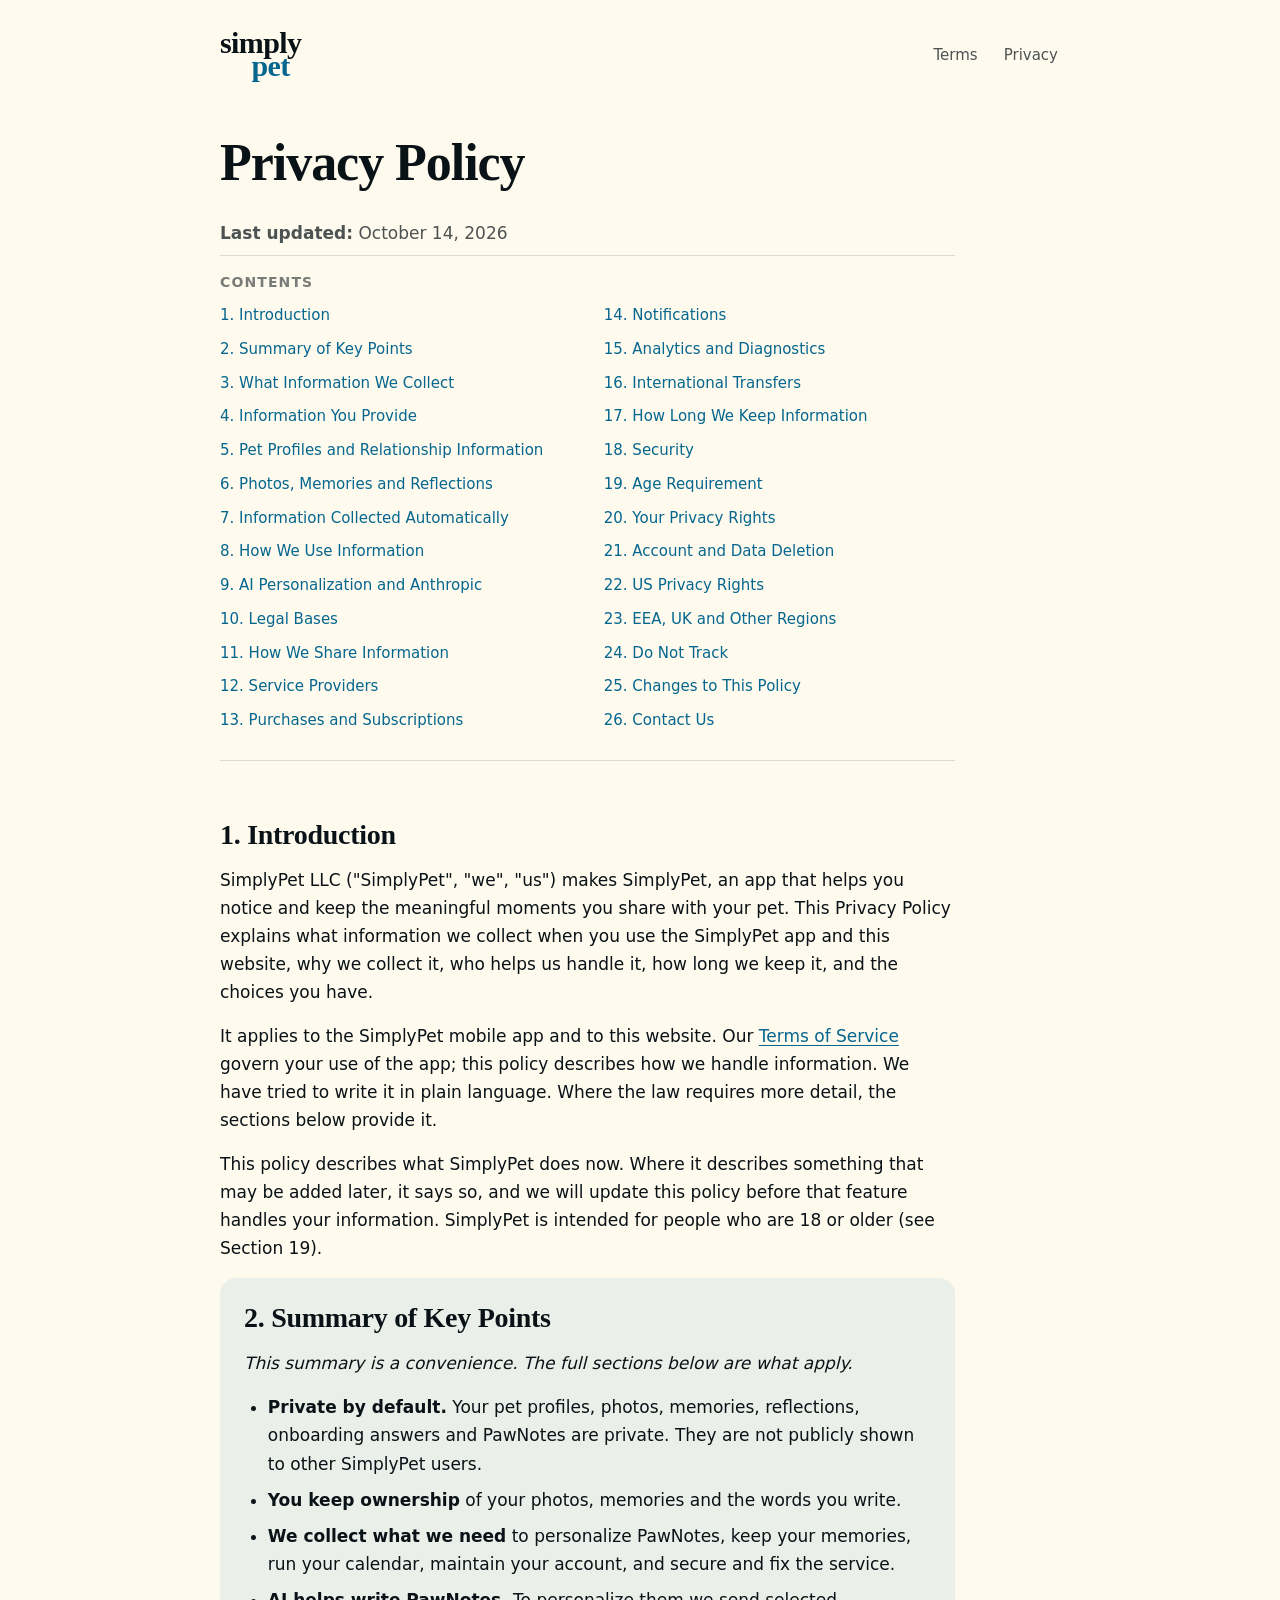
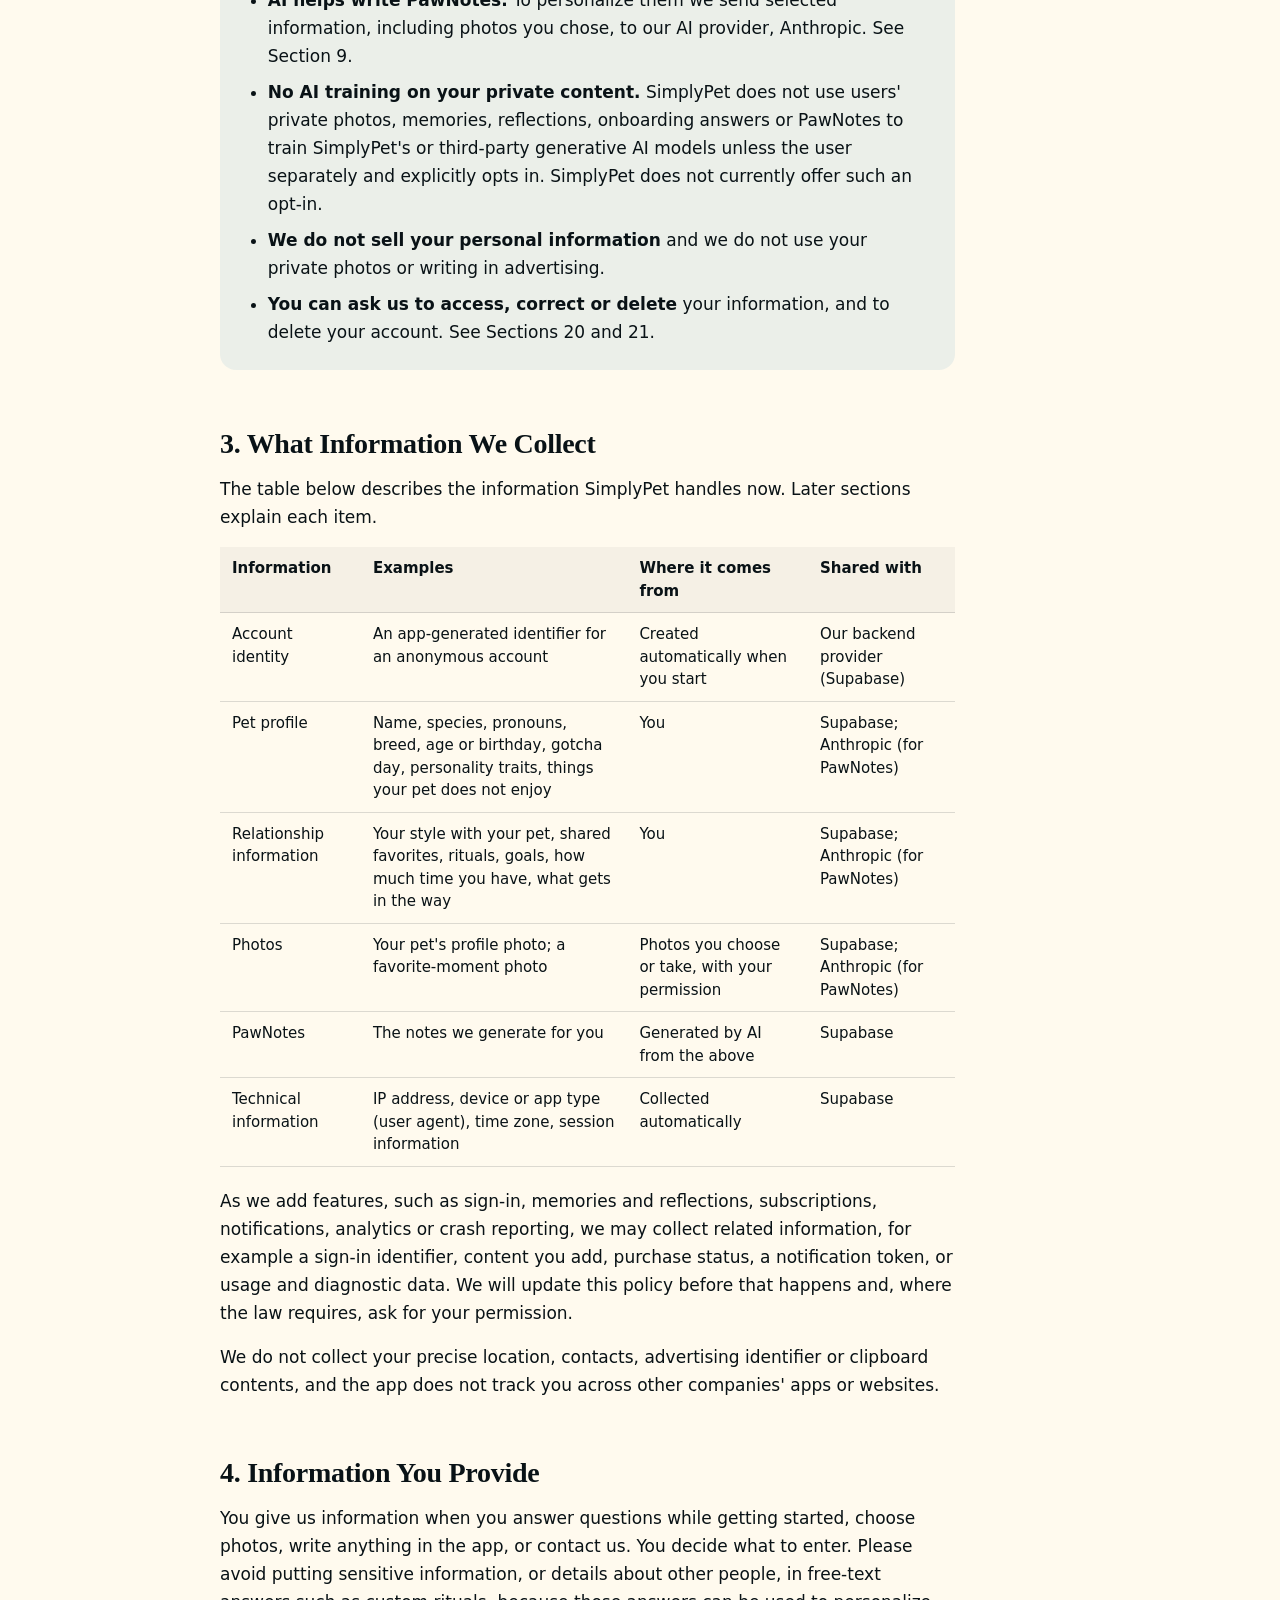
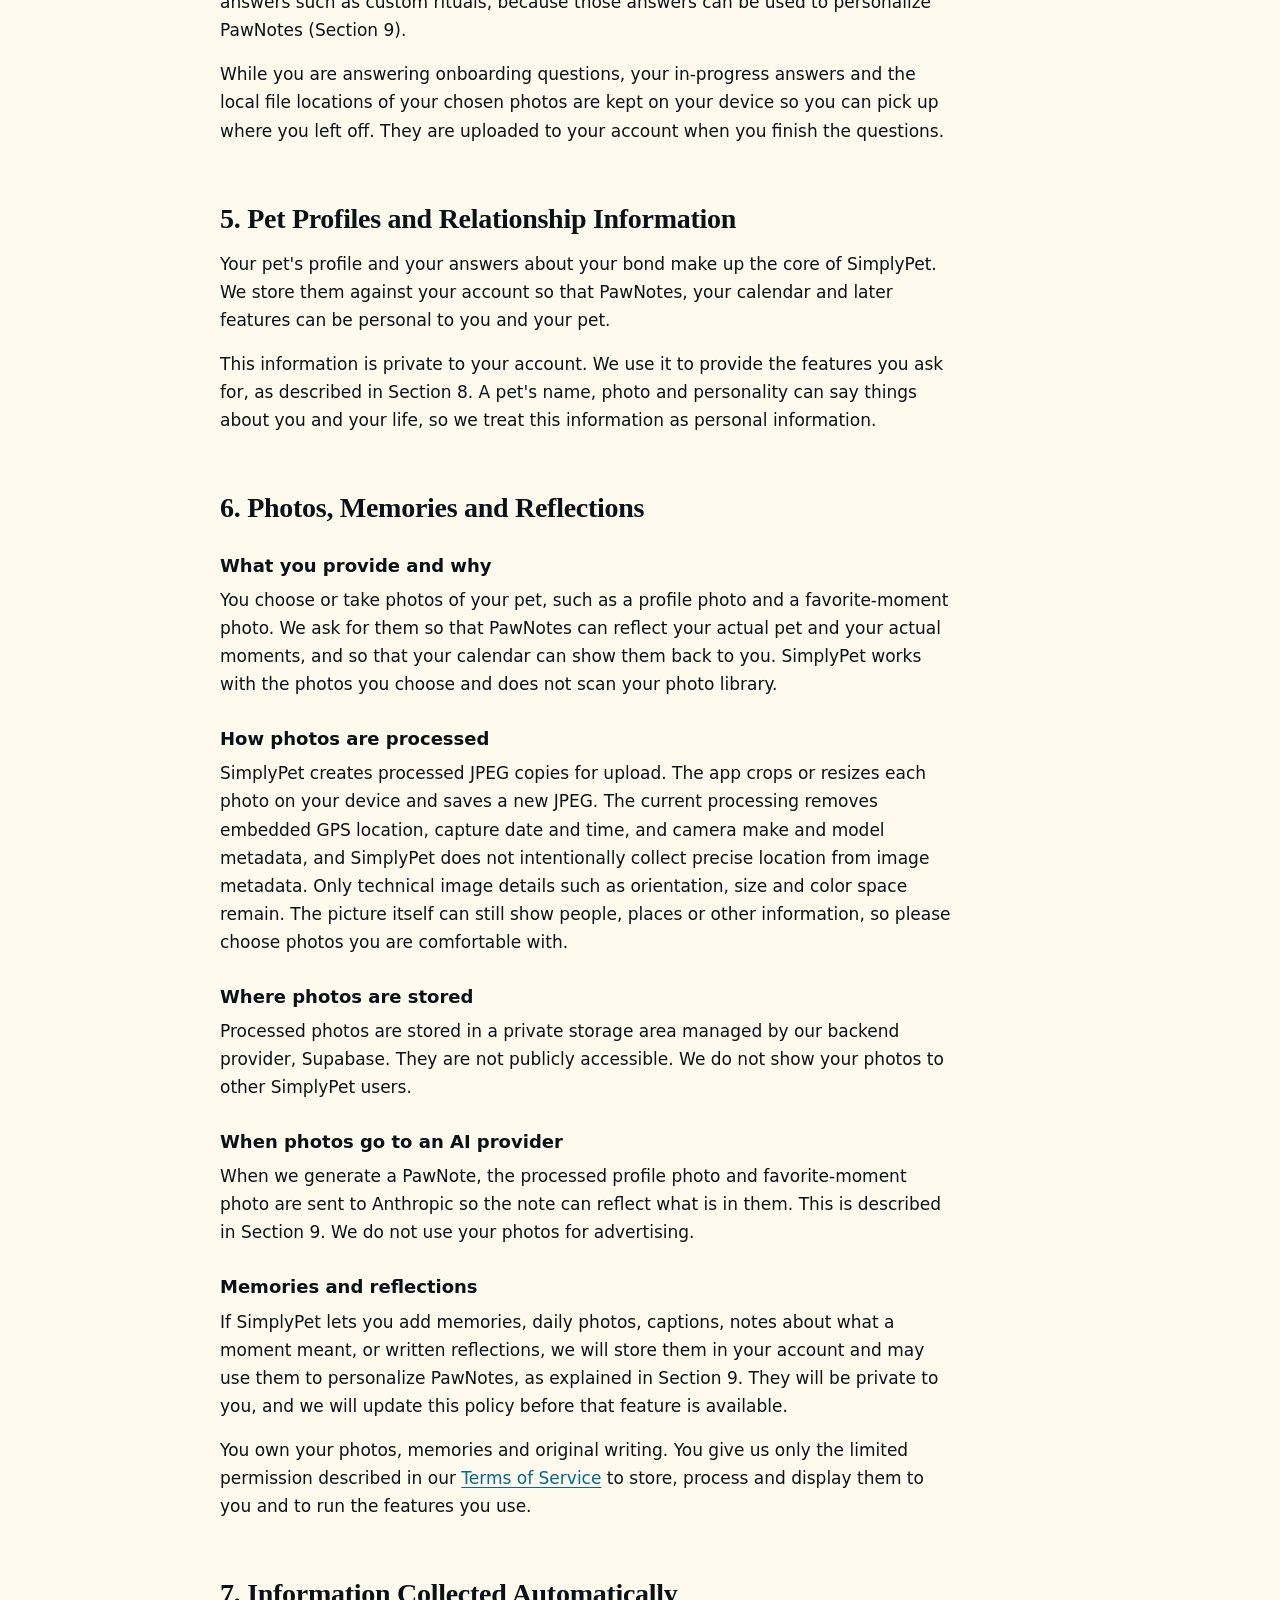
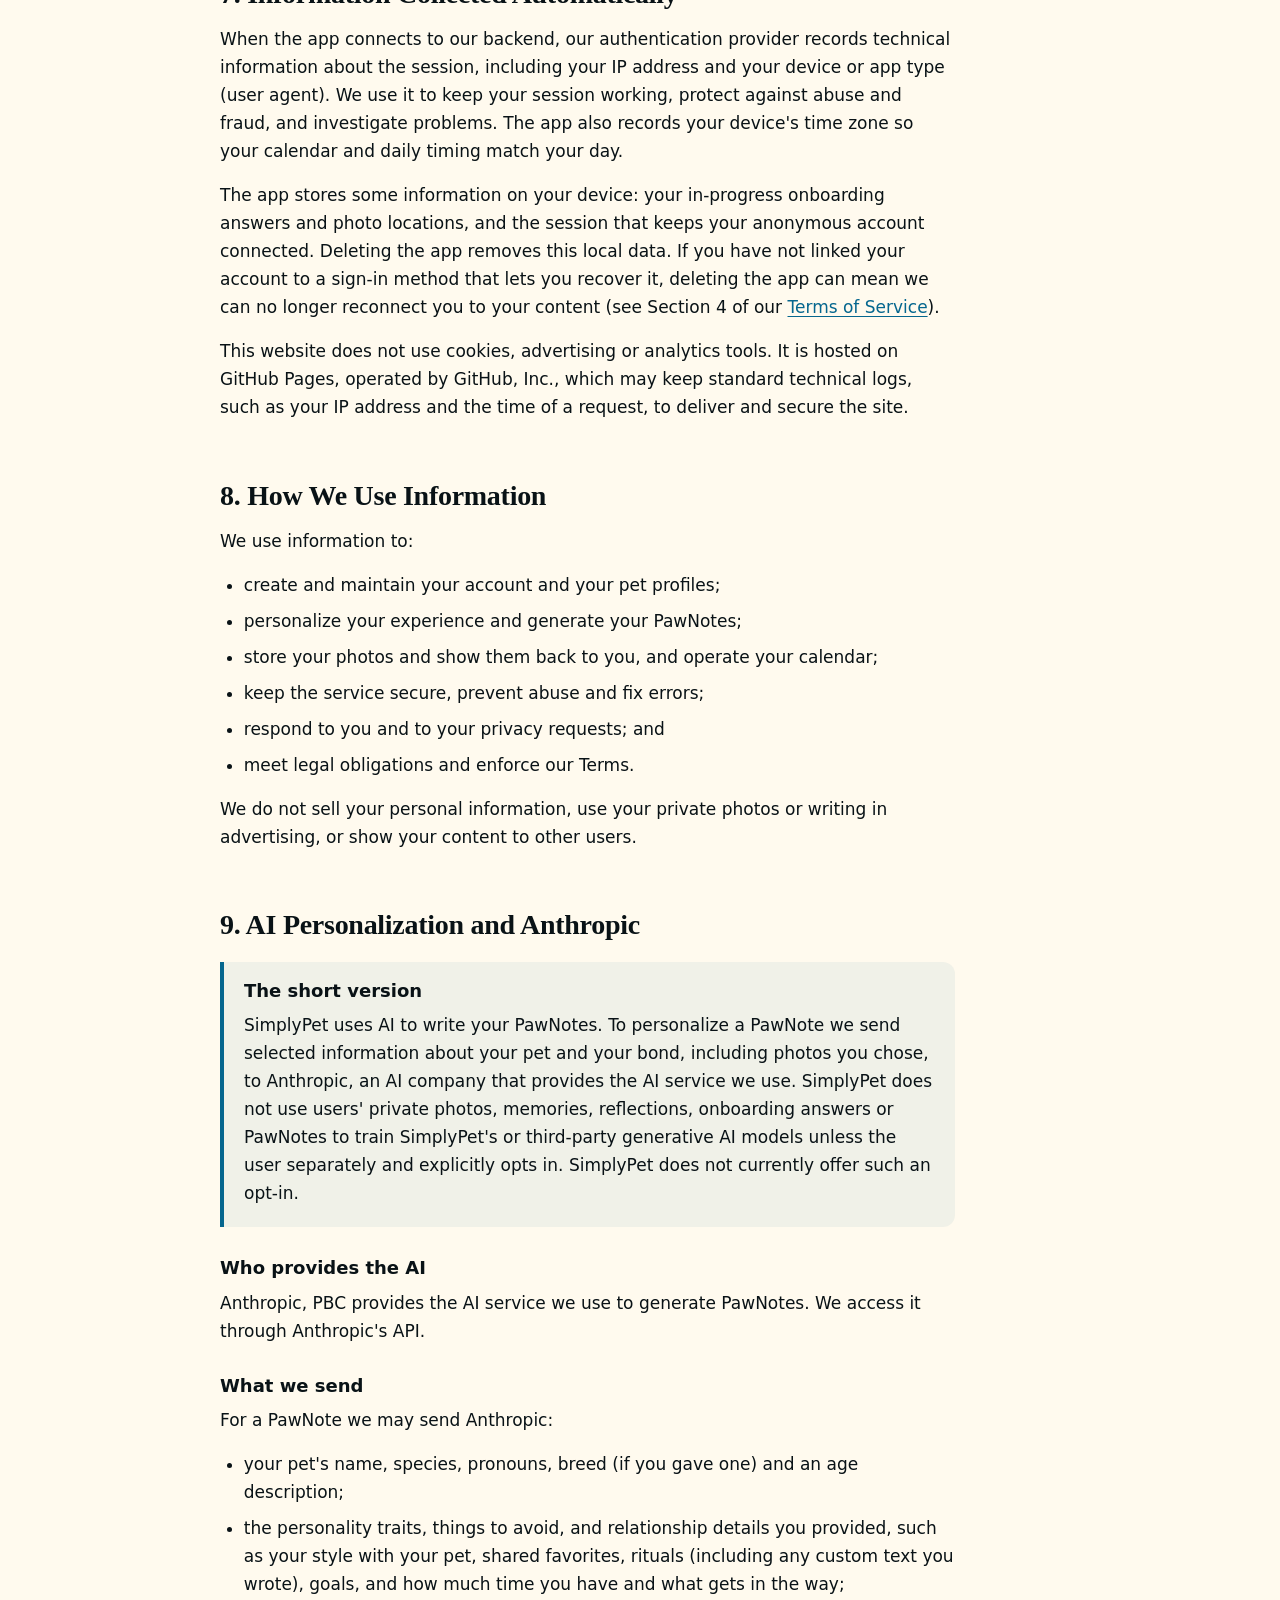
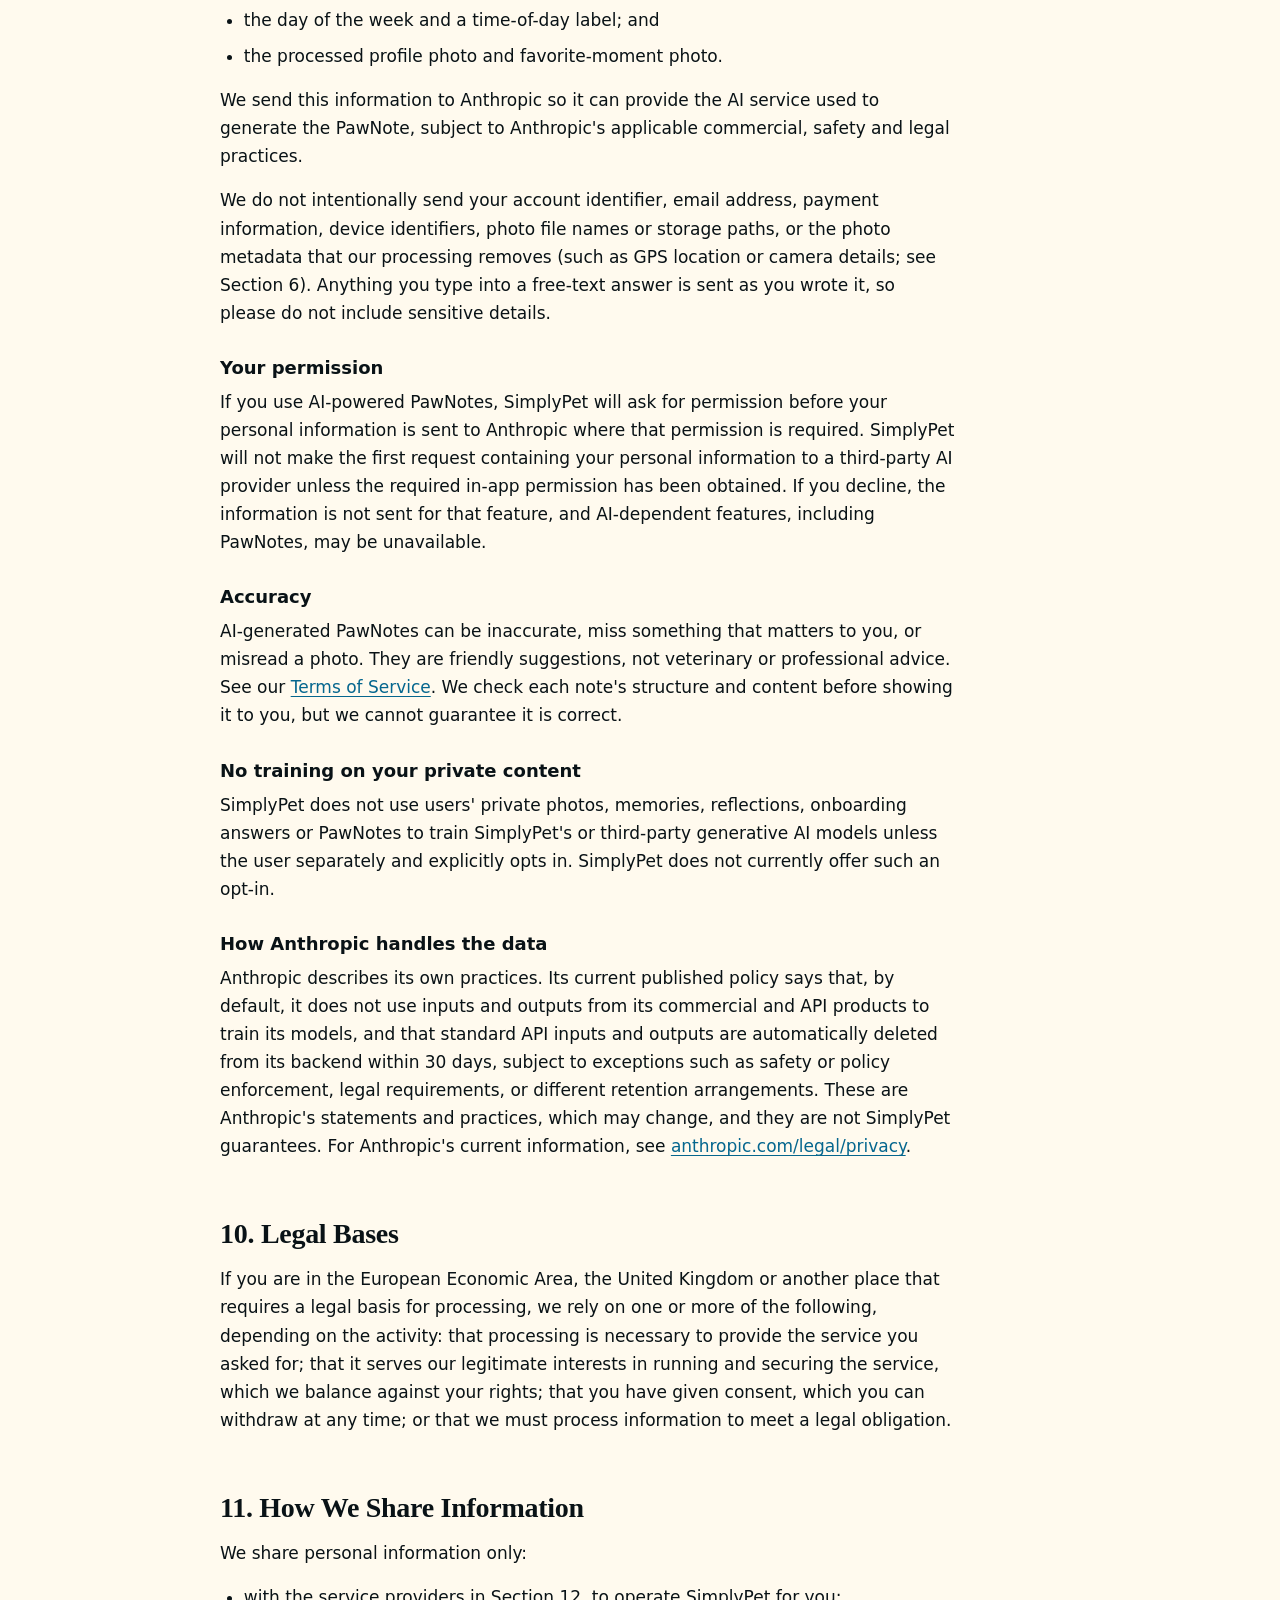
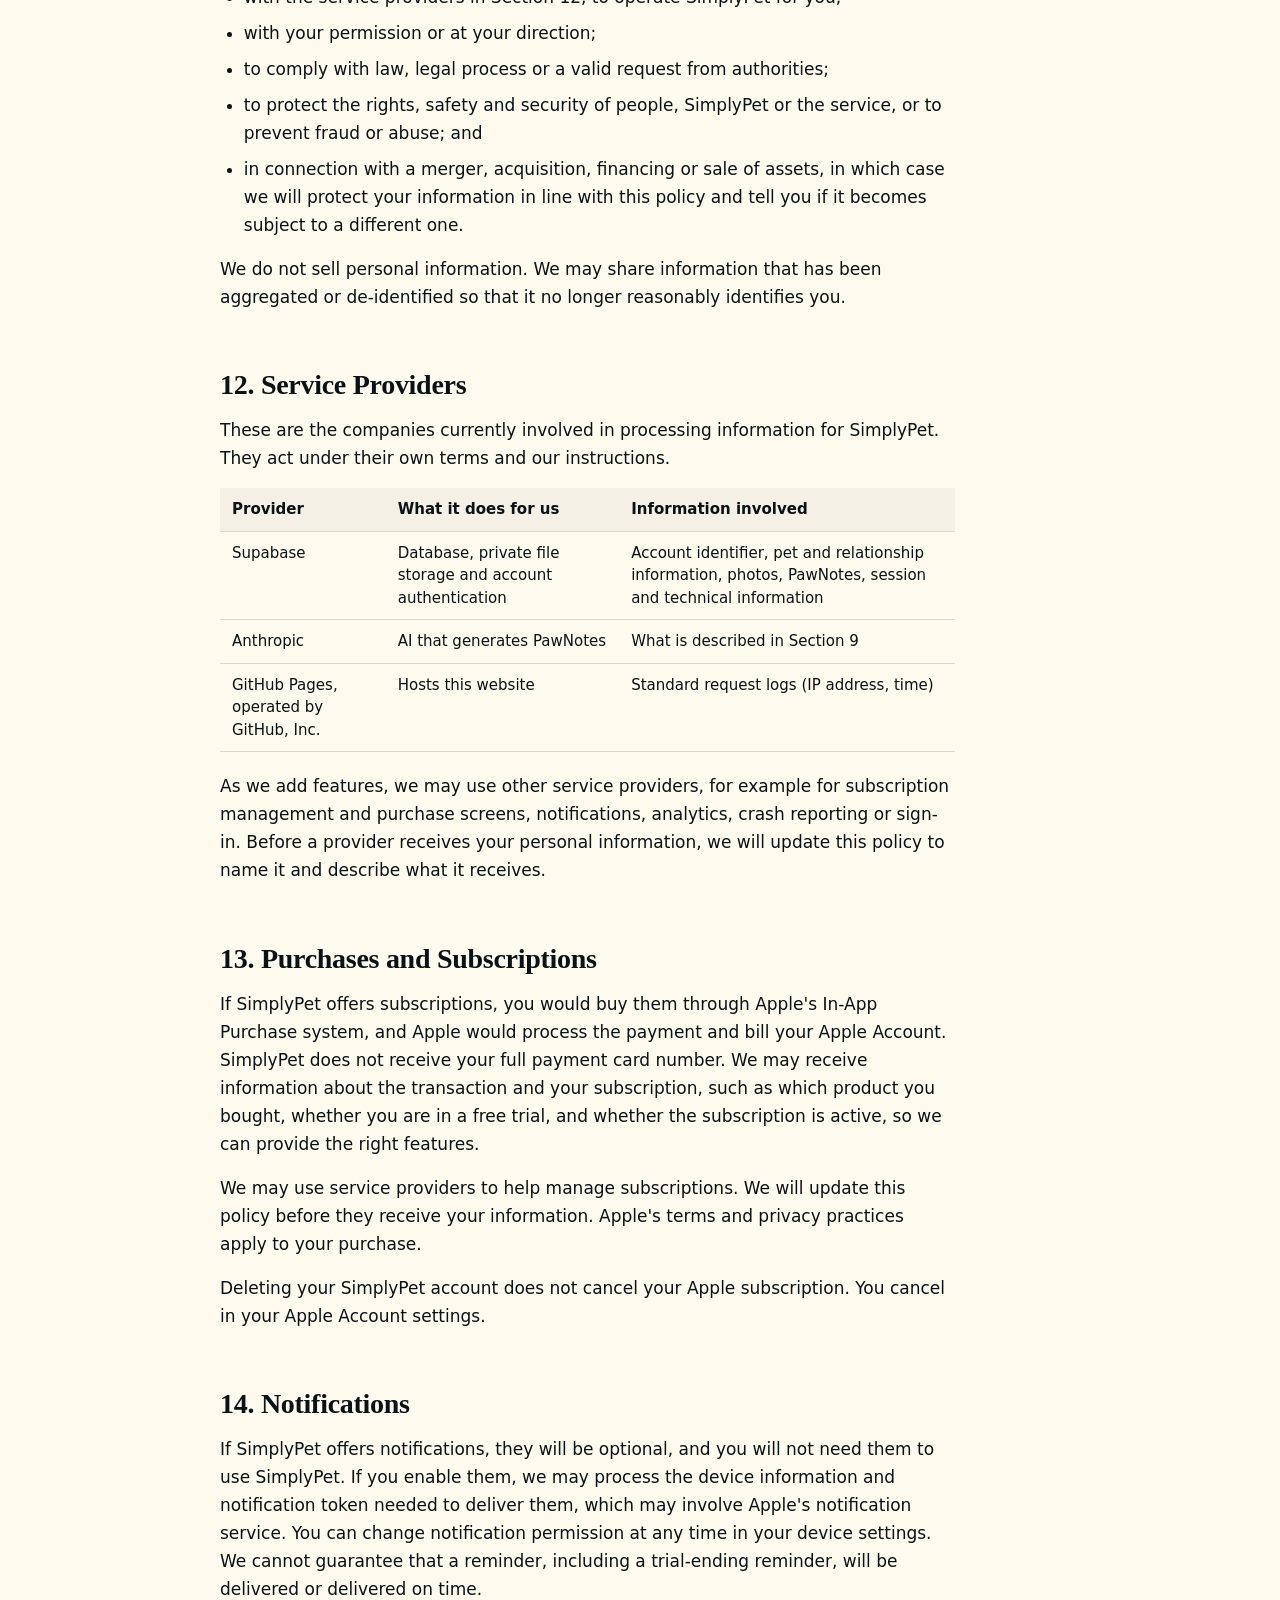
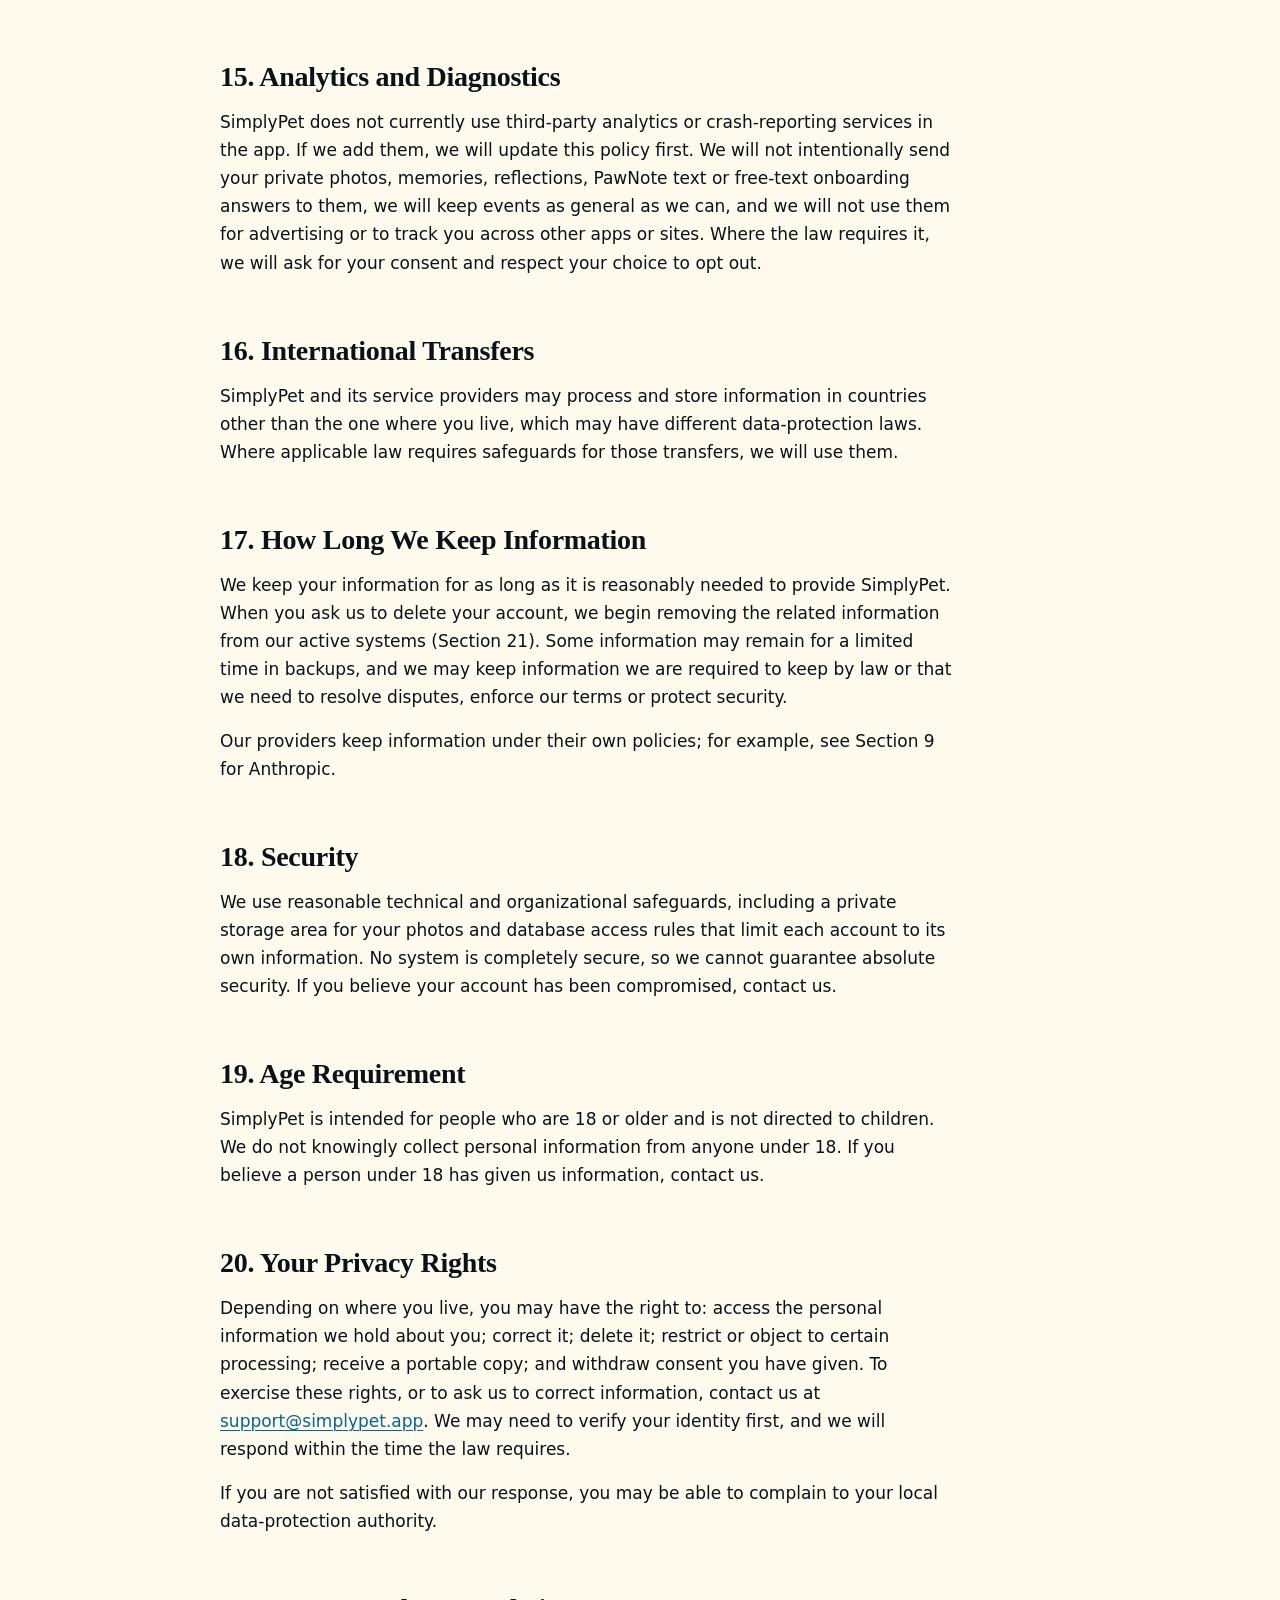
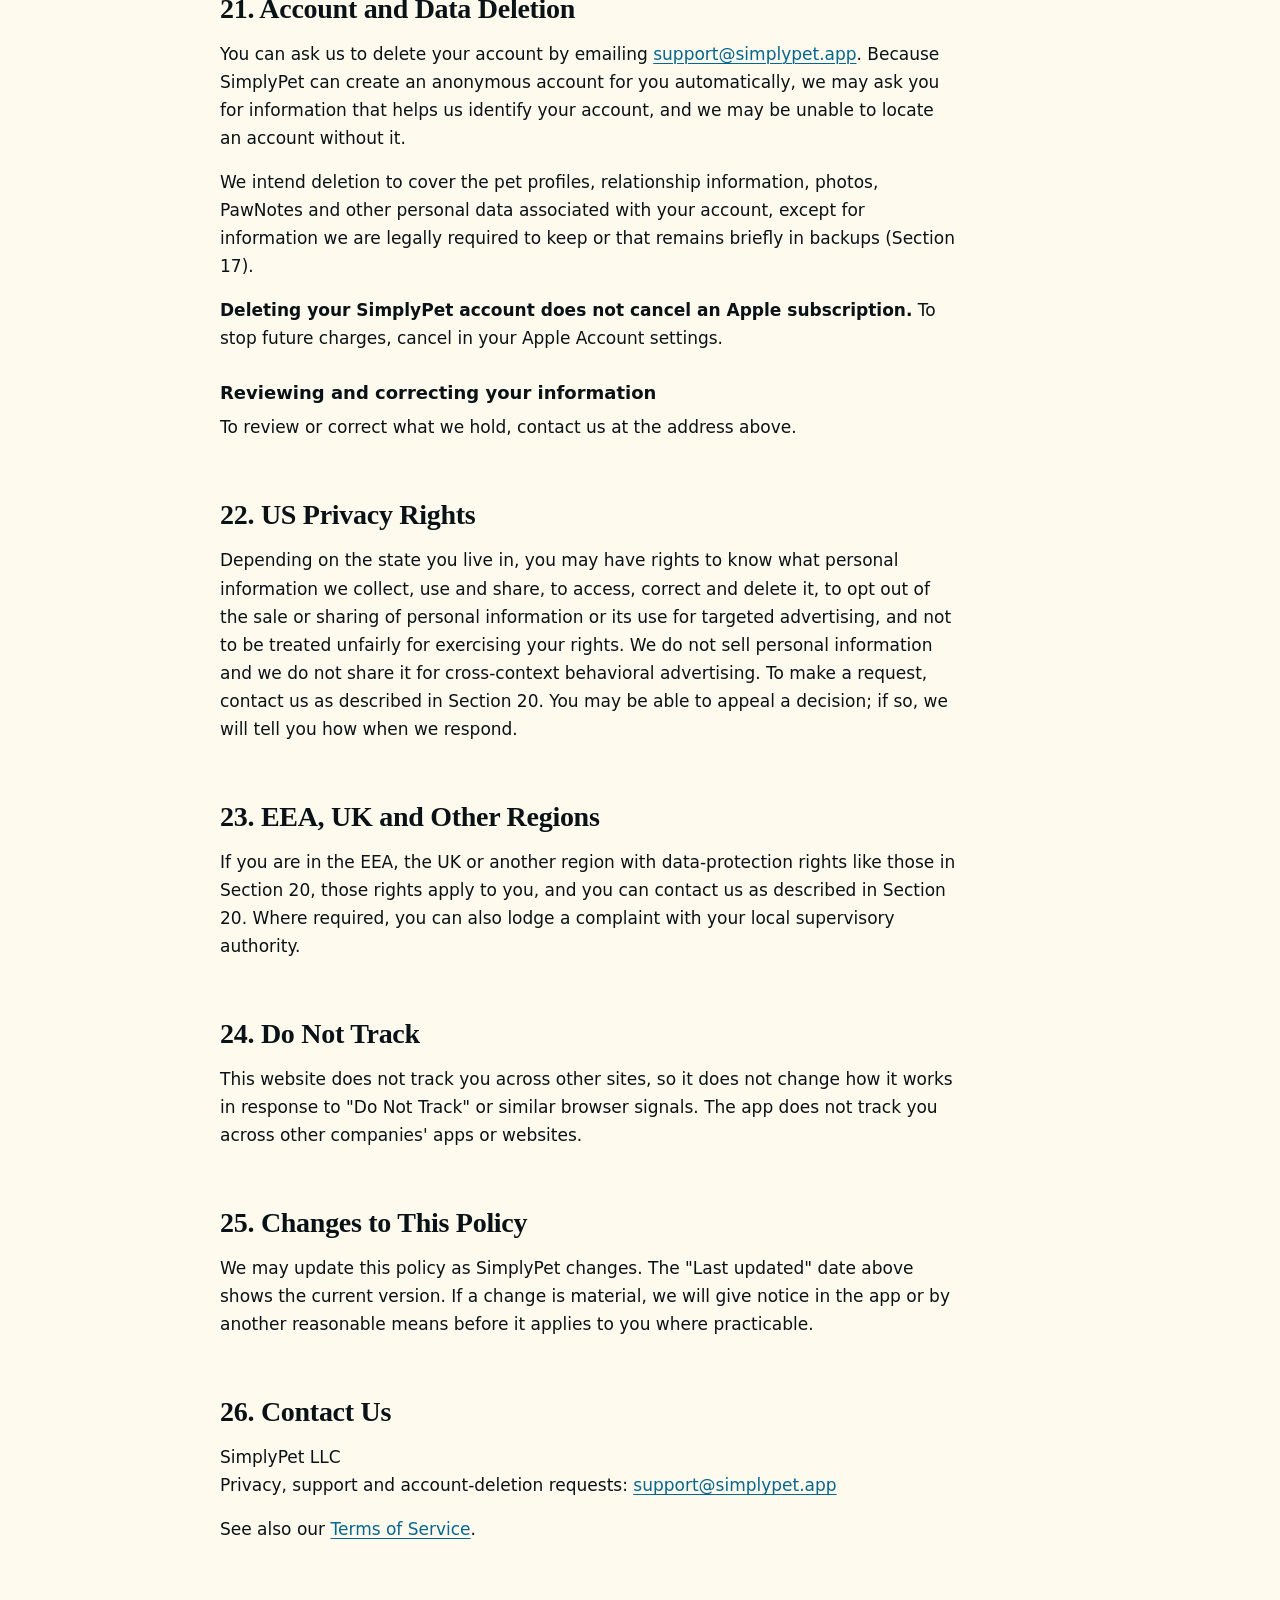
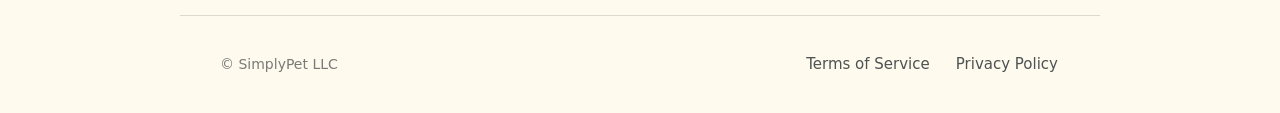
==== commit 31e64b87: "Identify GitHub Pages as the website host in the Privacy Policy Co-Authored-By: Claude Sonnet 5.5 <n" ====
--- a/privacy.html
+++ b/privacy.html
@@ -116,7 +116,7 @@
 <h2 id="information-collected-automatically">7. Information Collected Automatically</h2>
 <p>When the app connects to our backend, our authentication provider records technical information about the session, including your IP address and your device or app type (user agent). We use it to keep your session working, protect against abuse and fraud, and investigate problems. The app also records your device's time zone so your calendar and daily timing match your day.</p>
 <p>The app stores some information on your device: your in-progress onboarding answers and photo locations, and the session that keeps your anonymous account connected. Deleting the app removes this local data. If you have not linked your account to a sign-in method that lets you recover it, deleting the app can mean we can no longer reconnect you to your content (see Section 4 of our <a href="terms.html">Terms of Service</a>).</p>
-<p>This website does not use cookies, advertising or analytics tools. It is hosted on a third-party web host, which may keep standard technical logs, such as your IP address and the time of a request, to deliver and secure the site.</p>
+<p>This website does not use cookies, advertising or analytics tools. It is hosted on GitHub Pages, operated by GitHub, Inc., which may keep standard technical logs, such as your IP address and the time of a request, to deliver and secure the site.</p>
 
 <h2 id="how-we-use-information">8. How We Use Information</h2>
 <p>We use information to:</p>
@@ -179,7 +179,7 @@
 <tbody>
 <tr><td>Supabase</td><td>Database, private file storage and account authentication</td><td>Account identifier, pet and relationship information, photos, PawNotes, session and technical information</td></tr>
 <tr><td>Anthropic</td><td>AI that generates PawNotes</td><td>What is described in Section 9</td></tr>
-<tr><td>a third-party web host</td><td>Hosts this website</td><td>Standard request logs (IP address, time)</td></tr>
+<tr><td>GitHub Pages, operated by GitHub, Inc.</td><td>Hosts this website</td><td>Standard request logs (IP address, time)</td></tr>
 </tbody>
 </table>
 </div>
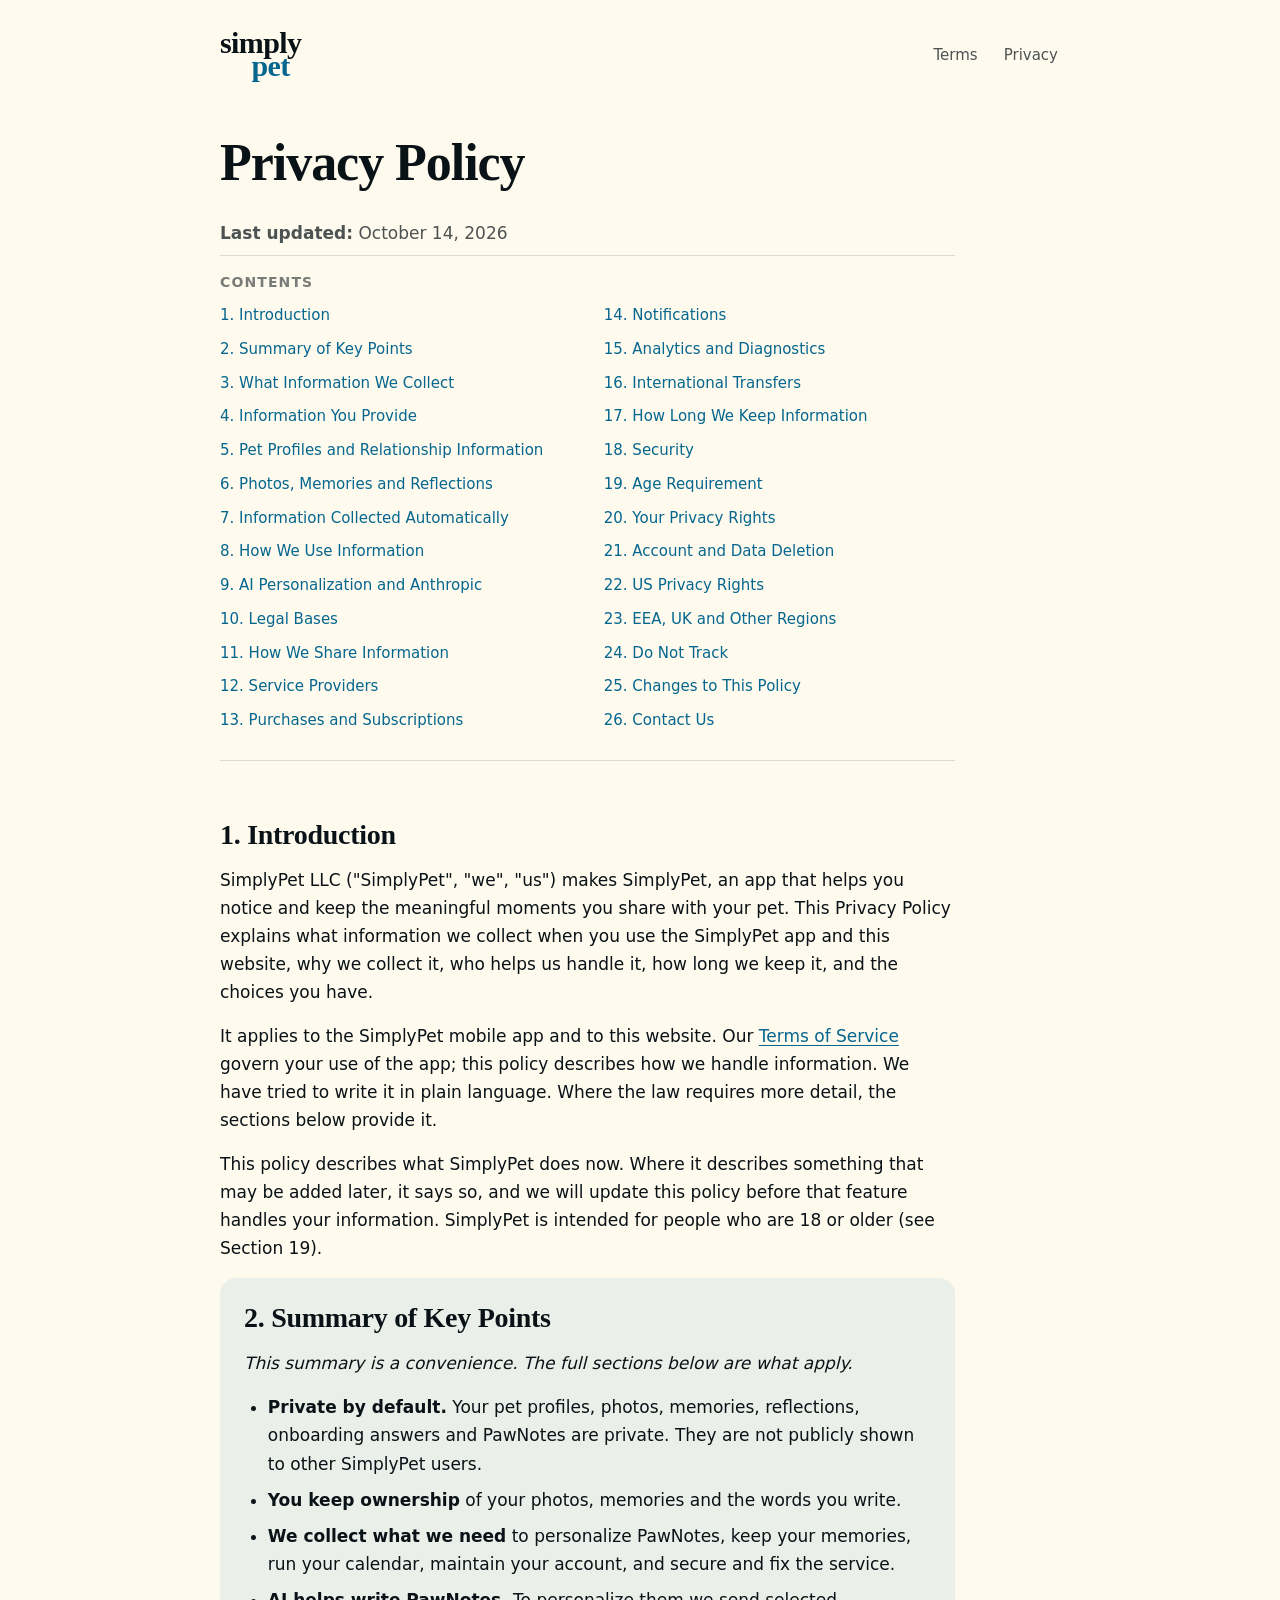
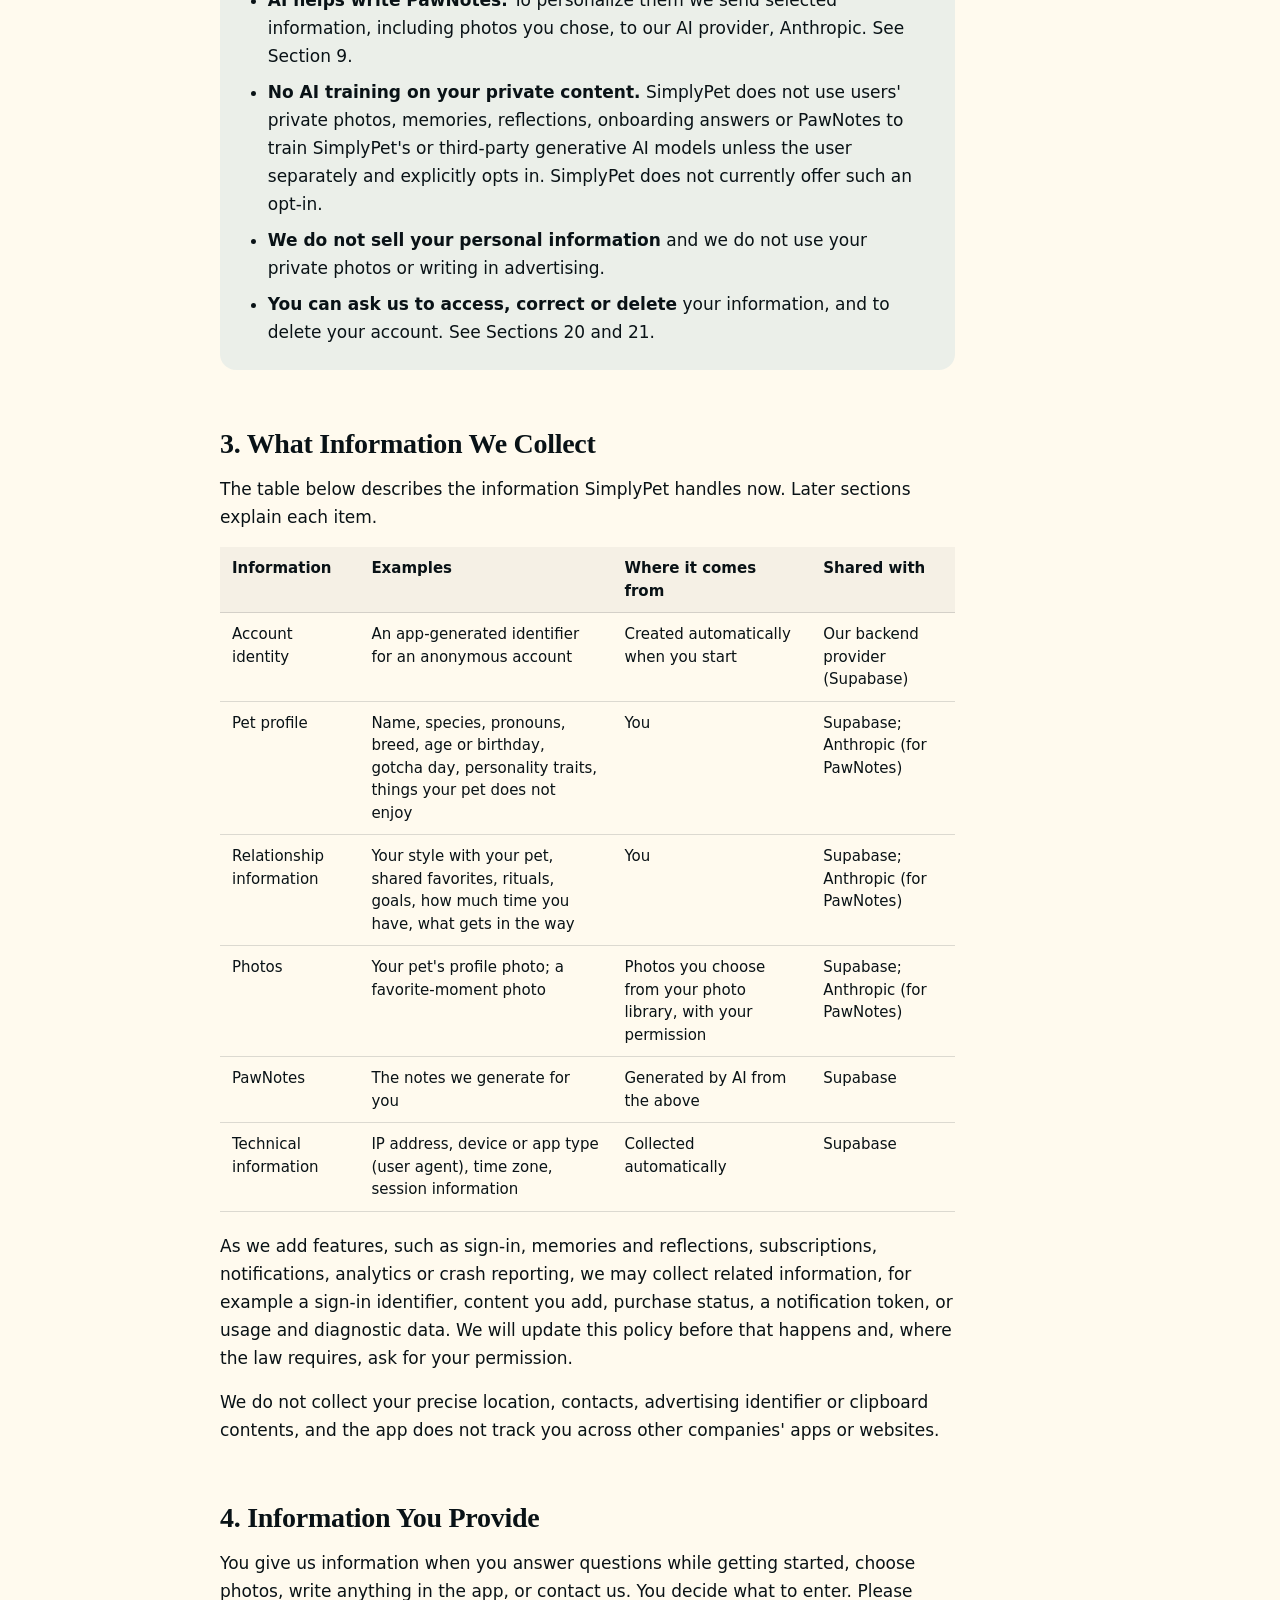
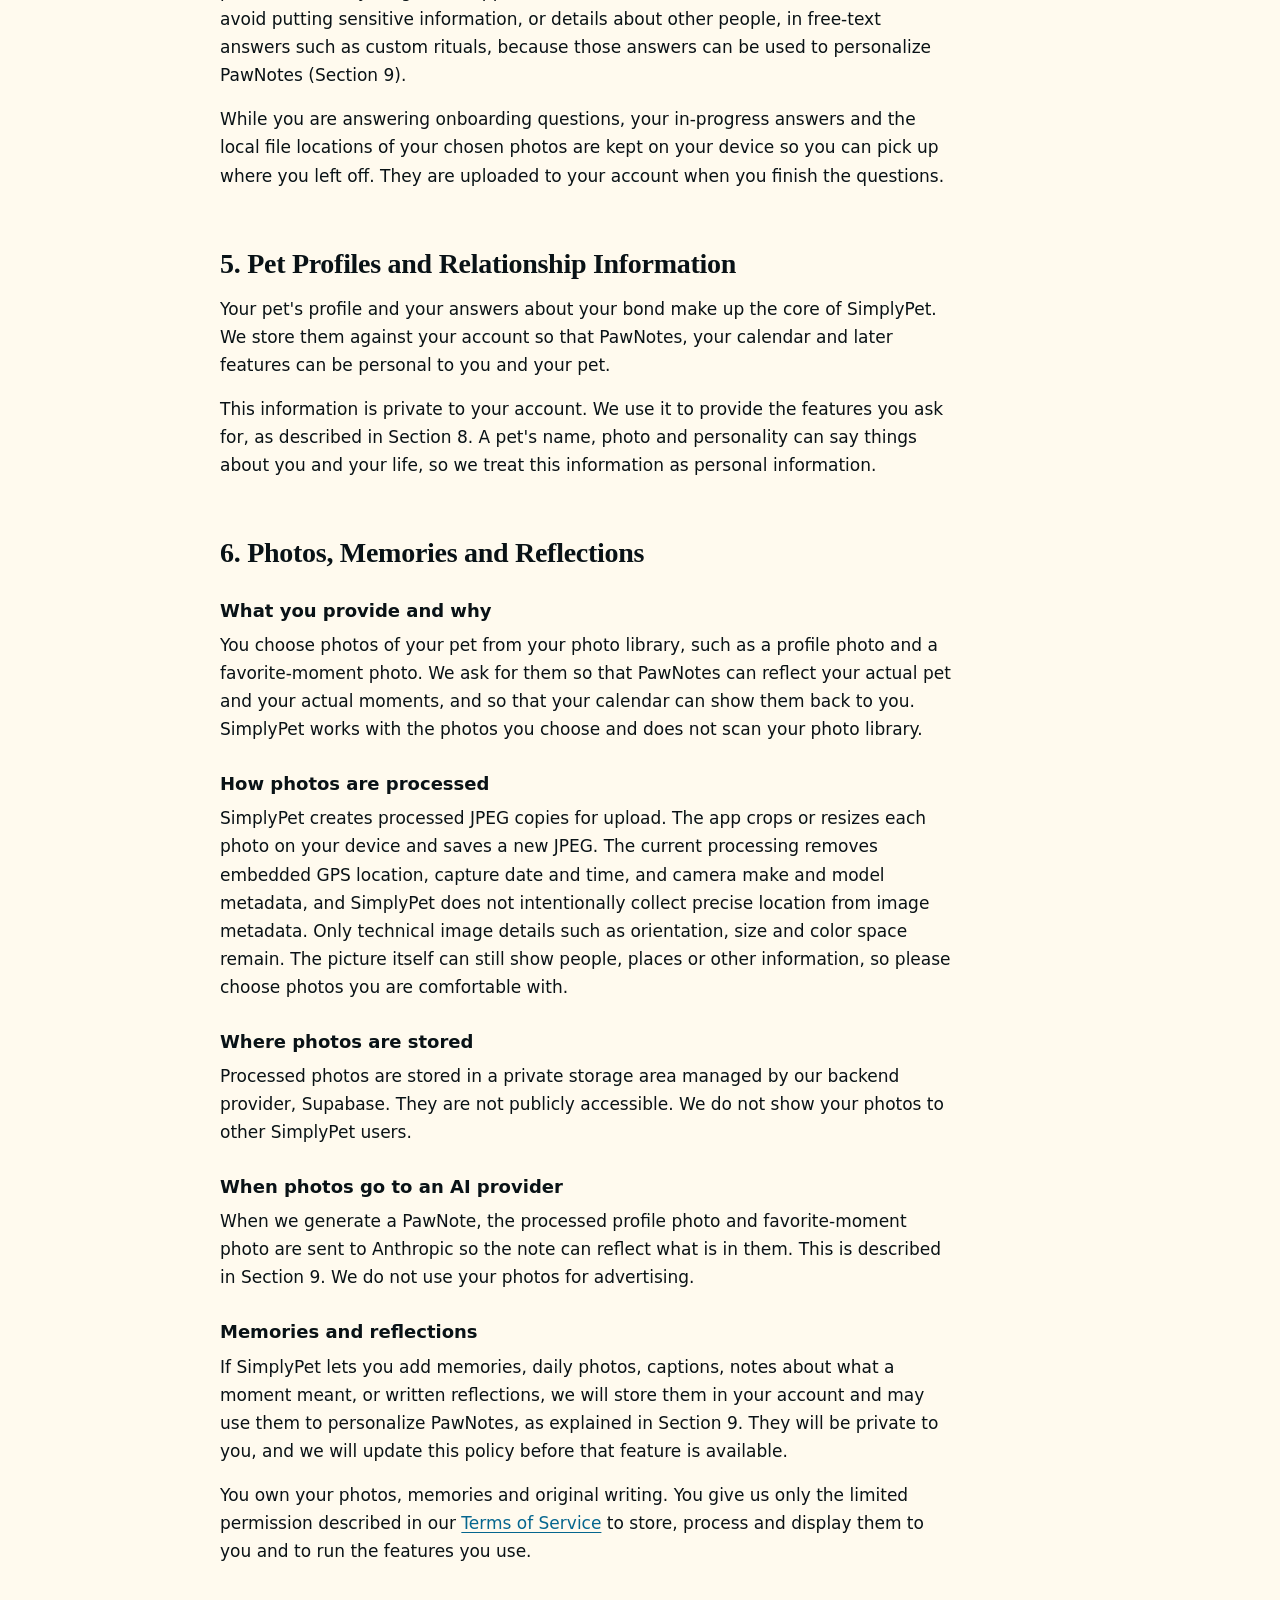
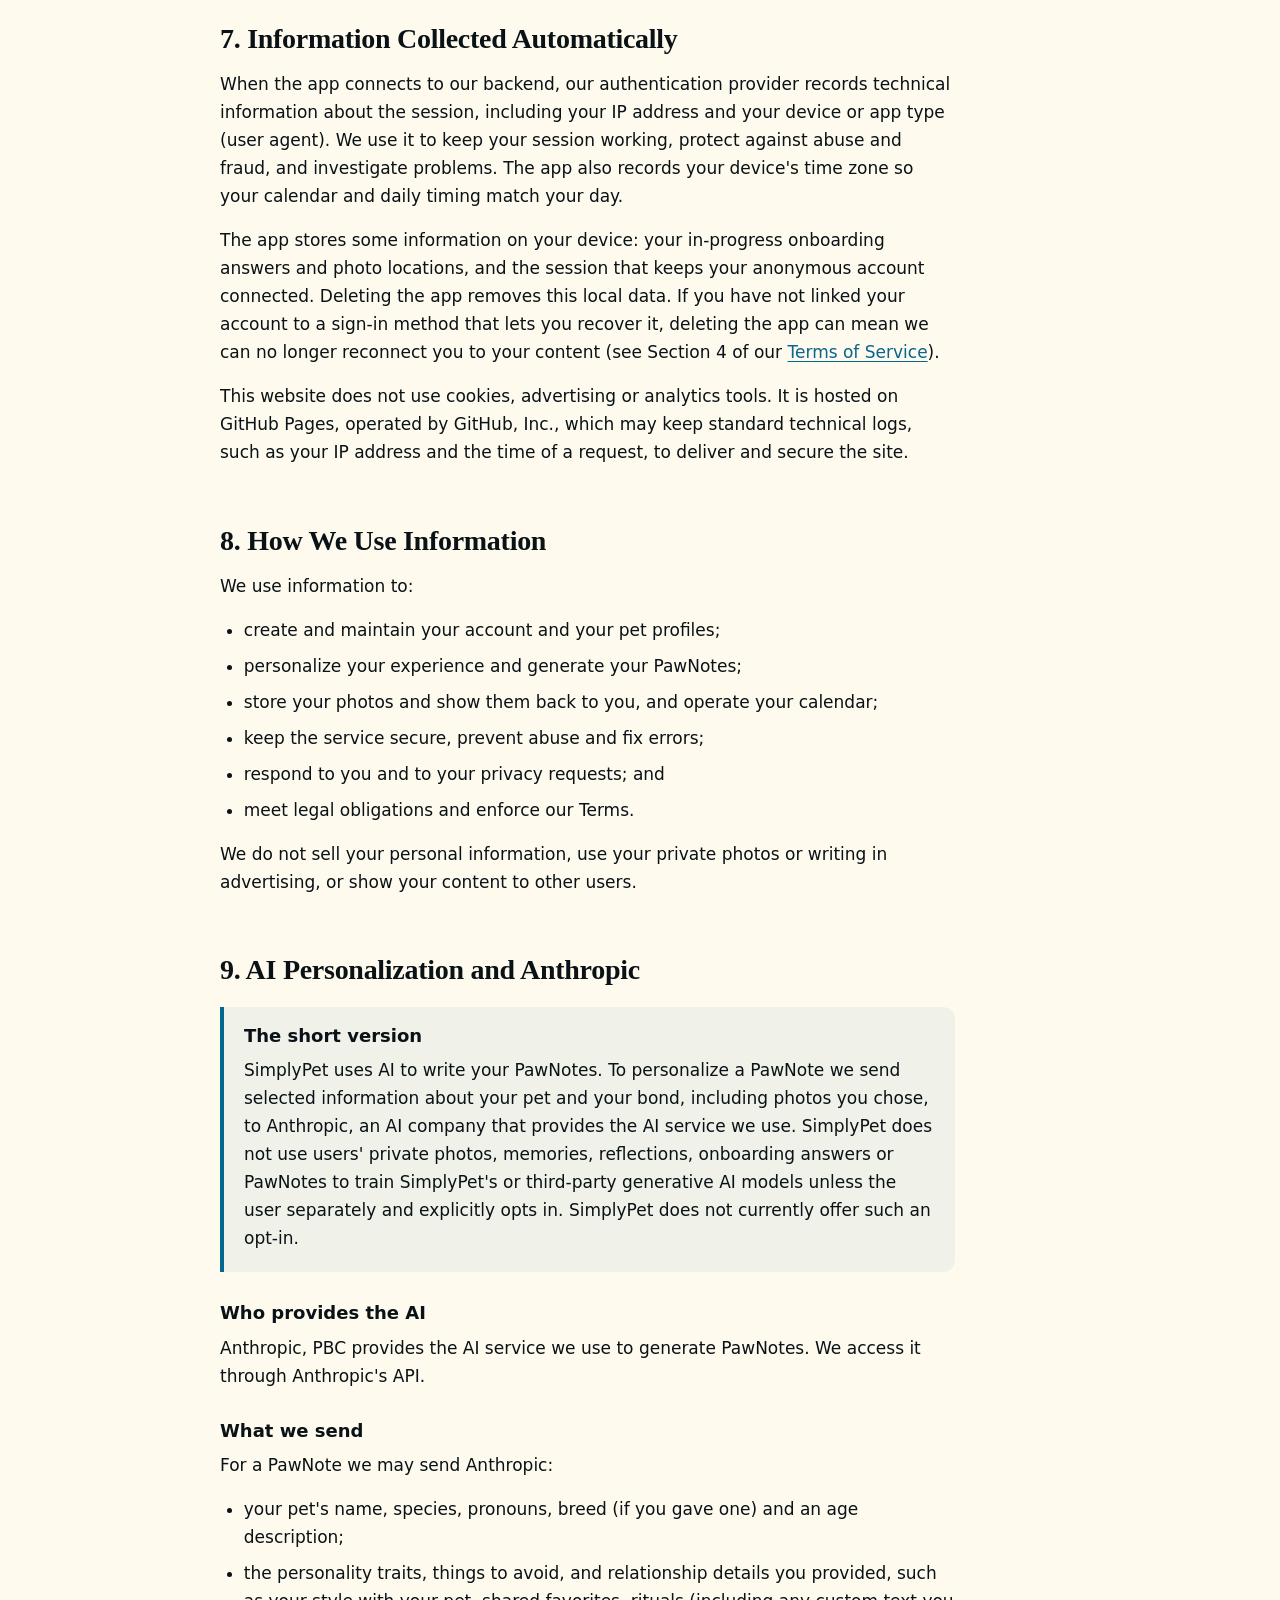
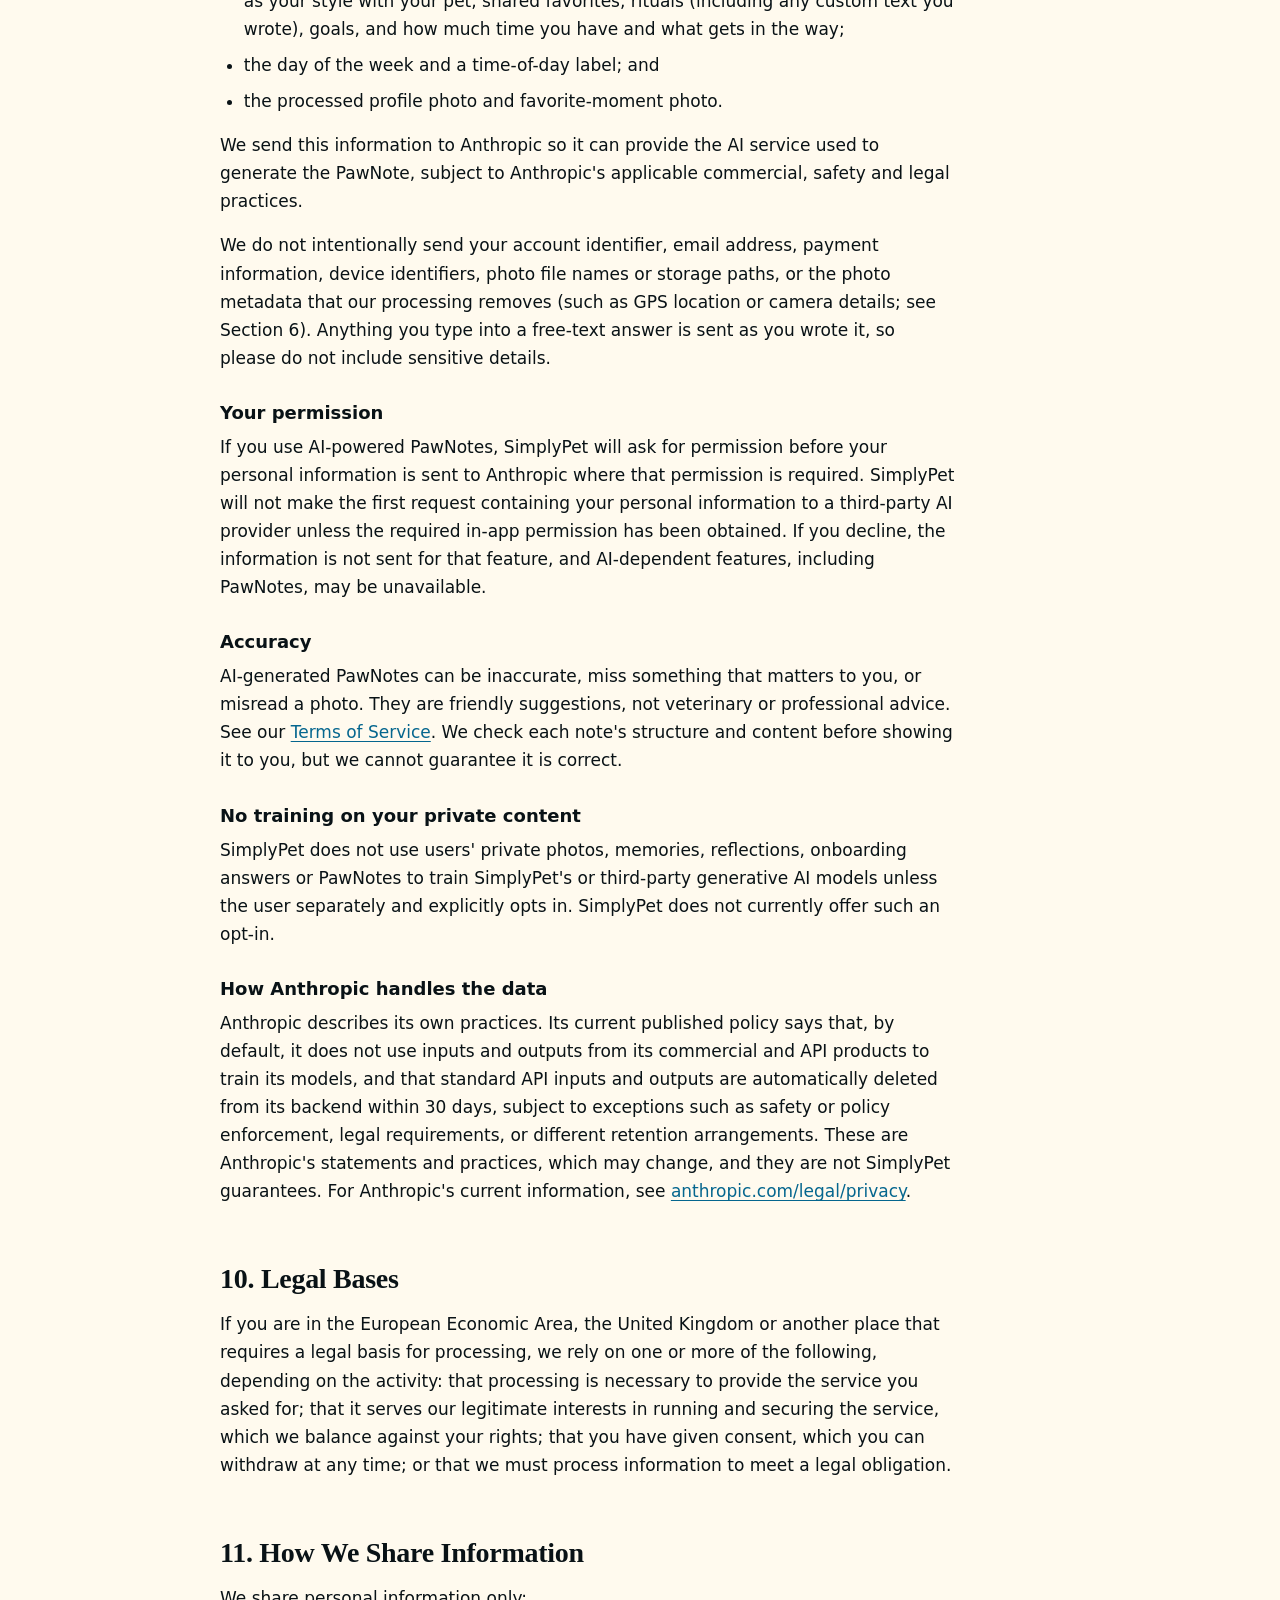
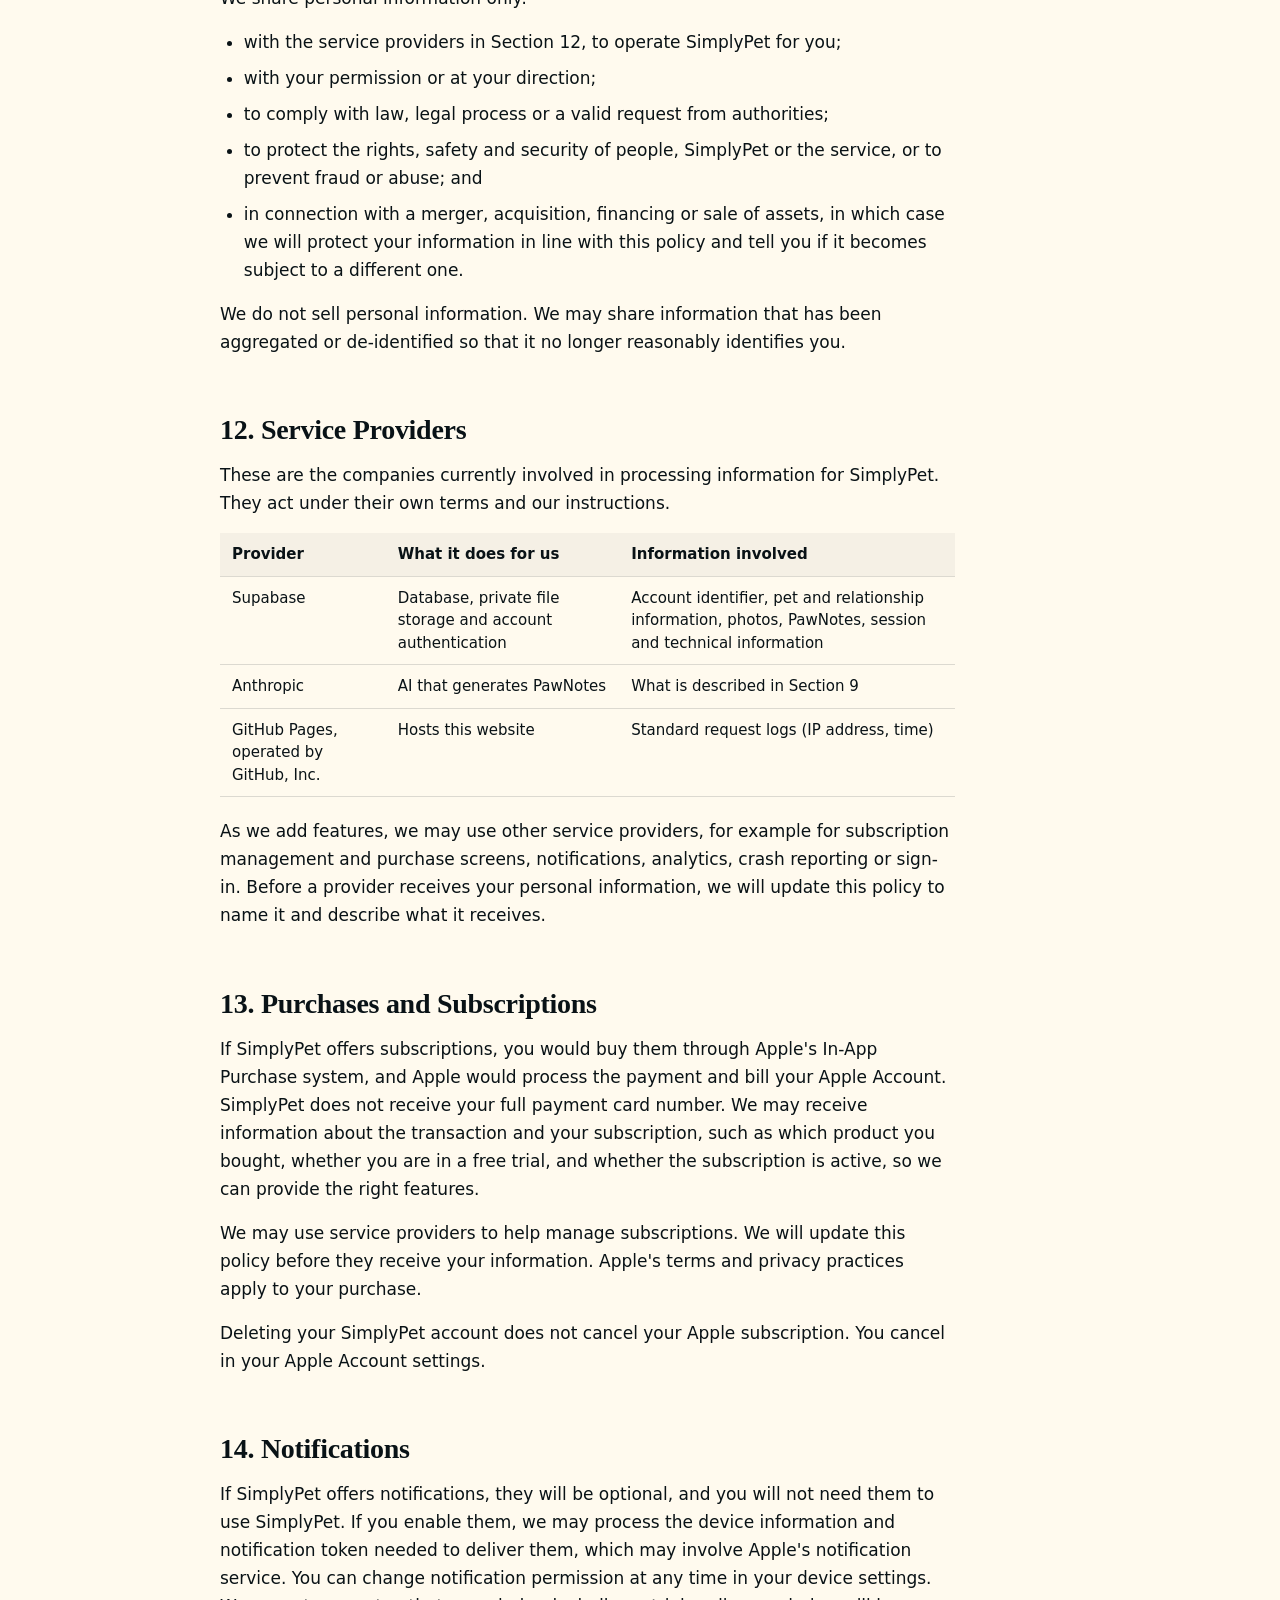
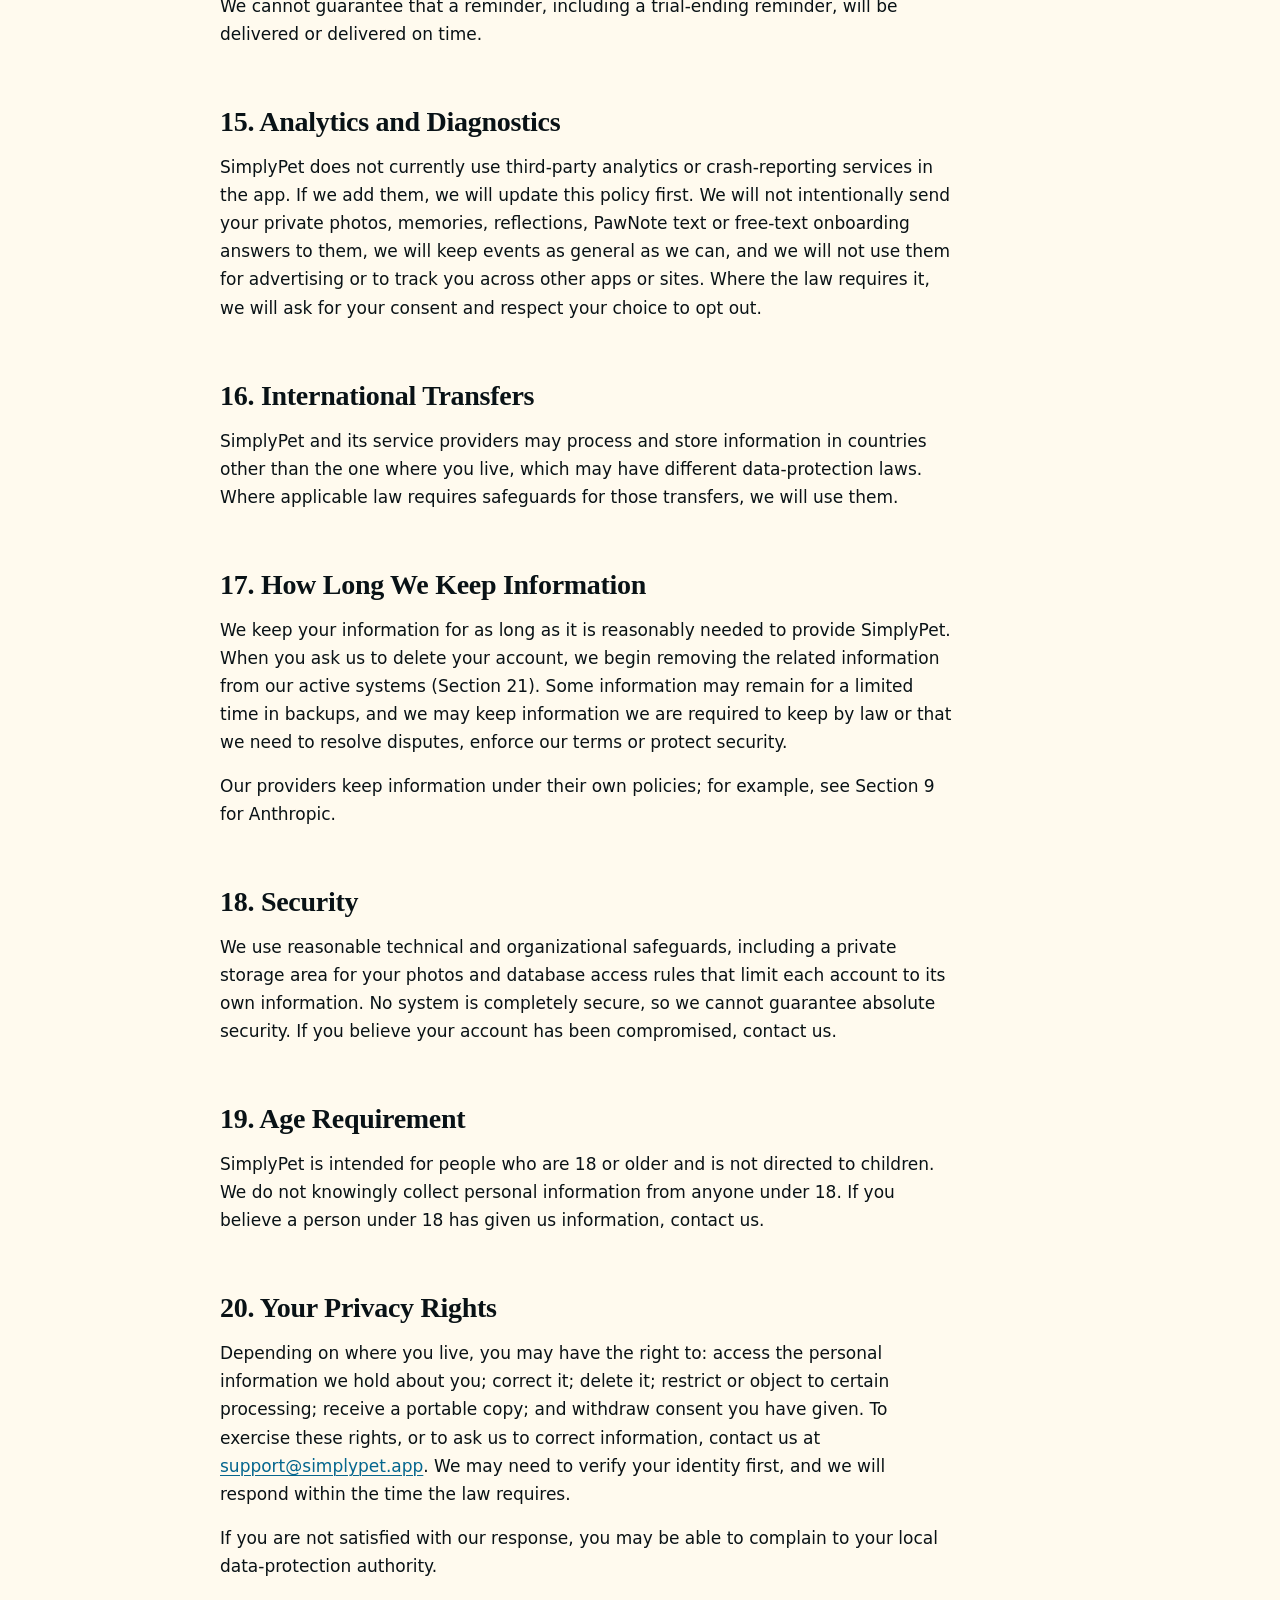
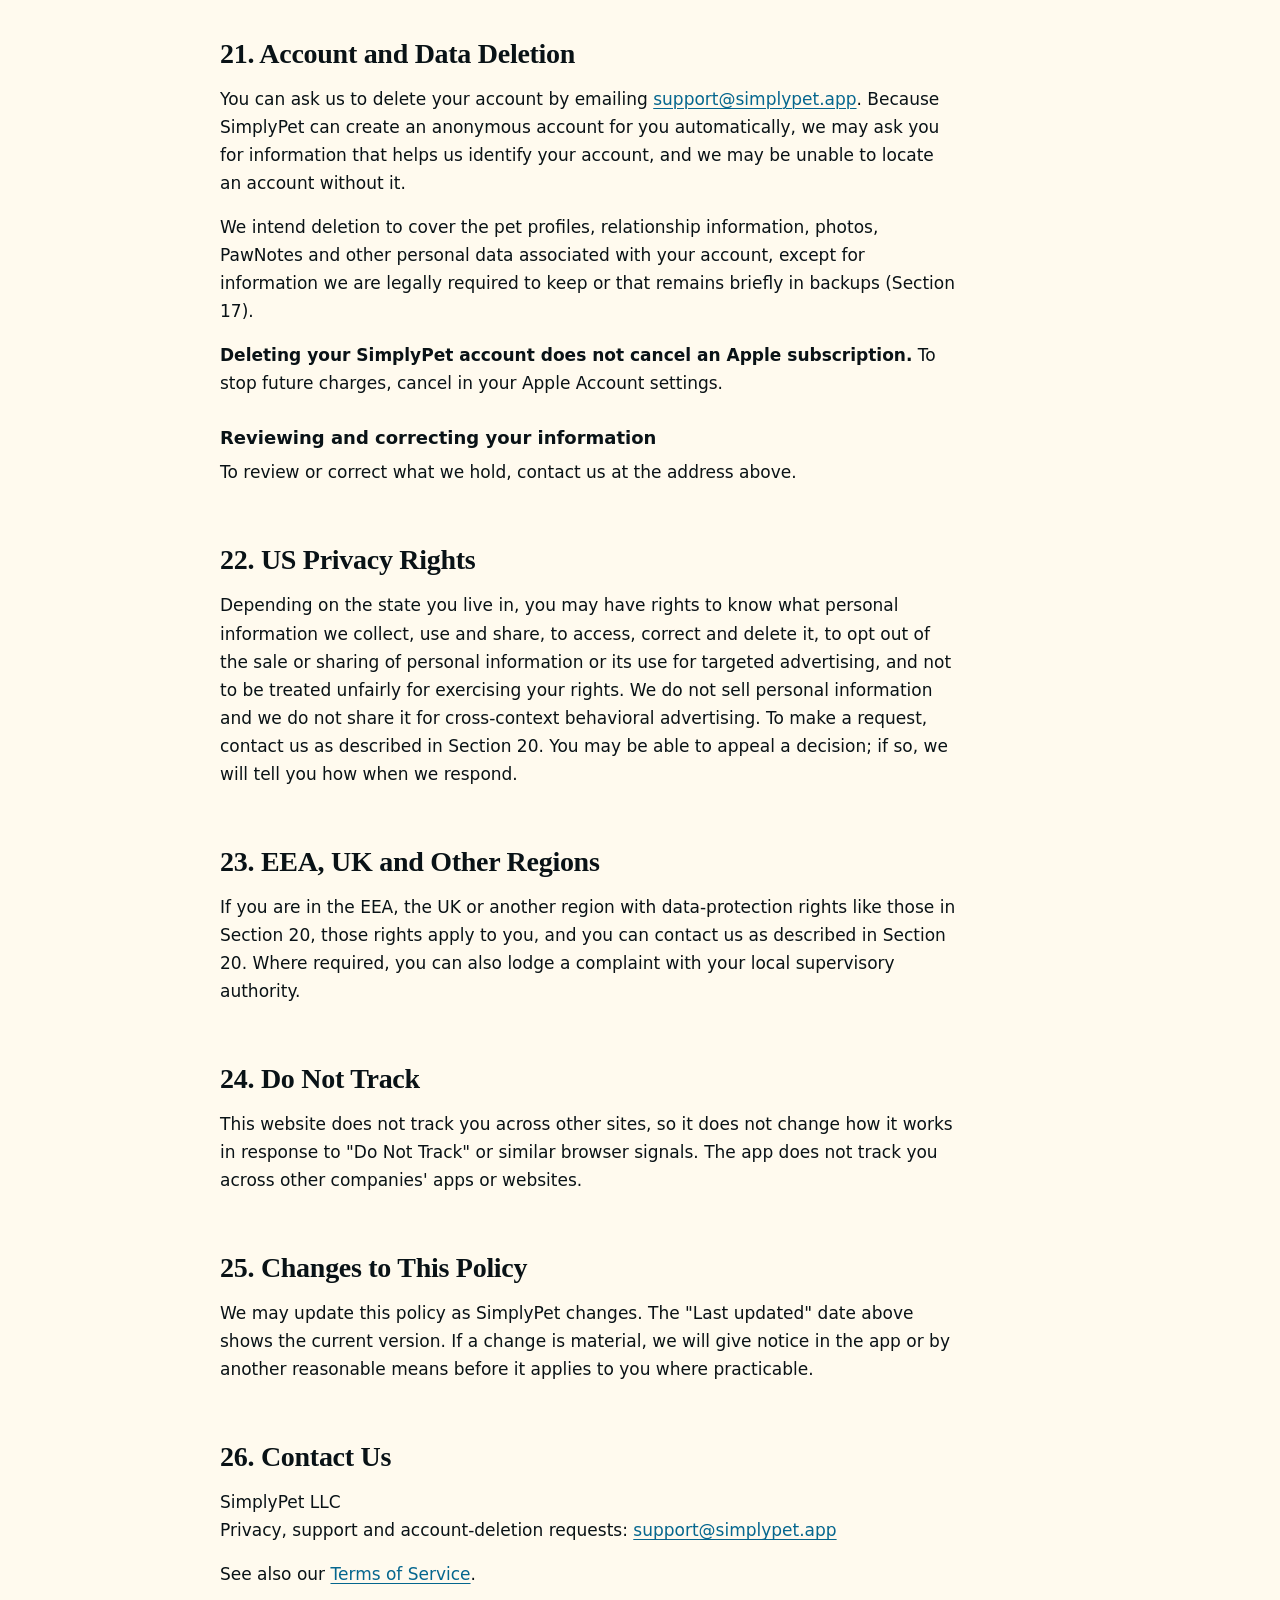
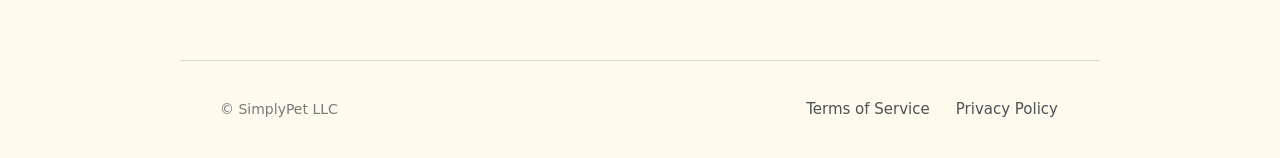
==== commit 861f601f: "Privacy: say photos are chosen from the photo library The current build does not take photos, so rem" ====
--- a/privacy.html
+++ b/privacy.html
@@ -83,7 +83,7 @@
 <tr><td>Account identity</td><td>An app-generated identifier for an anonymous account</td><td>Created automatically when you start</td><td>Our backend provider (Supabase)</td></tr>
 <tr><td>Pet profile</td><td>Name, species, pronouns, breed, age or birthday, gotcha day, personality traits, things your pet does not enjoy</td><td>You</td><td>Supabase; Anthropic (for PawNotes)</td></tr>
 <tr><td>Relationship information</td><td>Your style with your pet, shared favorites, rituals, goals, how much time you have, what gets in the way</td><td>You</td><td>Supabase; Anthropic (for PawNotes)</td></tr>
-<tr><td>Photos</td><td>Your pet's profile photo; a favorite-moment photo</td><td>Photos you choose or take, with your permission</td><td>Supabase; Anthropic (for PawNotes)</td></tr>
+<tr><td>Photos</td><td>Your pet's profile photo; a favorite-moment photo</td><td>Photos you choose from your photo library, with your permission</td><td>Supabase; Anthropic (for PawNotes)</td></tr>
 <tr><td>PawNotes</td><td>The notes we generate for you</td><td>Generated by AI from the above</td><td>Supabase</td></tr>
 <tr><td>Technical information</td><td>IP address, device or app type (user agent), time zone, session information</td><td>Collected automatically</td><td>Supabase</td></tr>
 </tbody>
@@ -102,7 +102,7 @@
 
 <h2 id="photos-memories-and-reflections">6. Photos, Memories and Reflections</h2>
 <h3>What you provide and why</h3>
-<p>You choose or take photos of your pet, such as a profile photo and a favorite-moment photo. We ask for them so that PawNotes can reflect your actual pet and your actual moments, and so that your calendar can show them back to you. SimplyPet works with the photos you choose and does not scan your photo library.</p>
+<p>You choose photos of your pet from your photo library, such as a profile photo and a favorite-moment photo. We ask for them so that PawNotes can reflect your actual pet and your actual moments, and so that your calendar can show them back to you. SimplyPet works with the photos you choose and does not scan your photo library.</p>
 <h3>How photos are processed</h3>
 <p>SimplyPet creates processed JPEG copies for upload. The app crops or resizes each photo on your device and saves a new JPEG. The current processing removes embedded GPS location, capture date and time, and camera make and model metadata, and SimplyPet does not intentionally collect precise location from image metadata. Only technical image details such as orientation, size and color space remain. The picture itself can still show people, places or other information, so please choose photos you are comfortable with.</p>
 <h3>Where photos are stored</h3>
